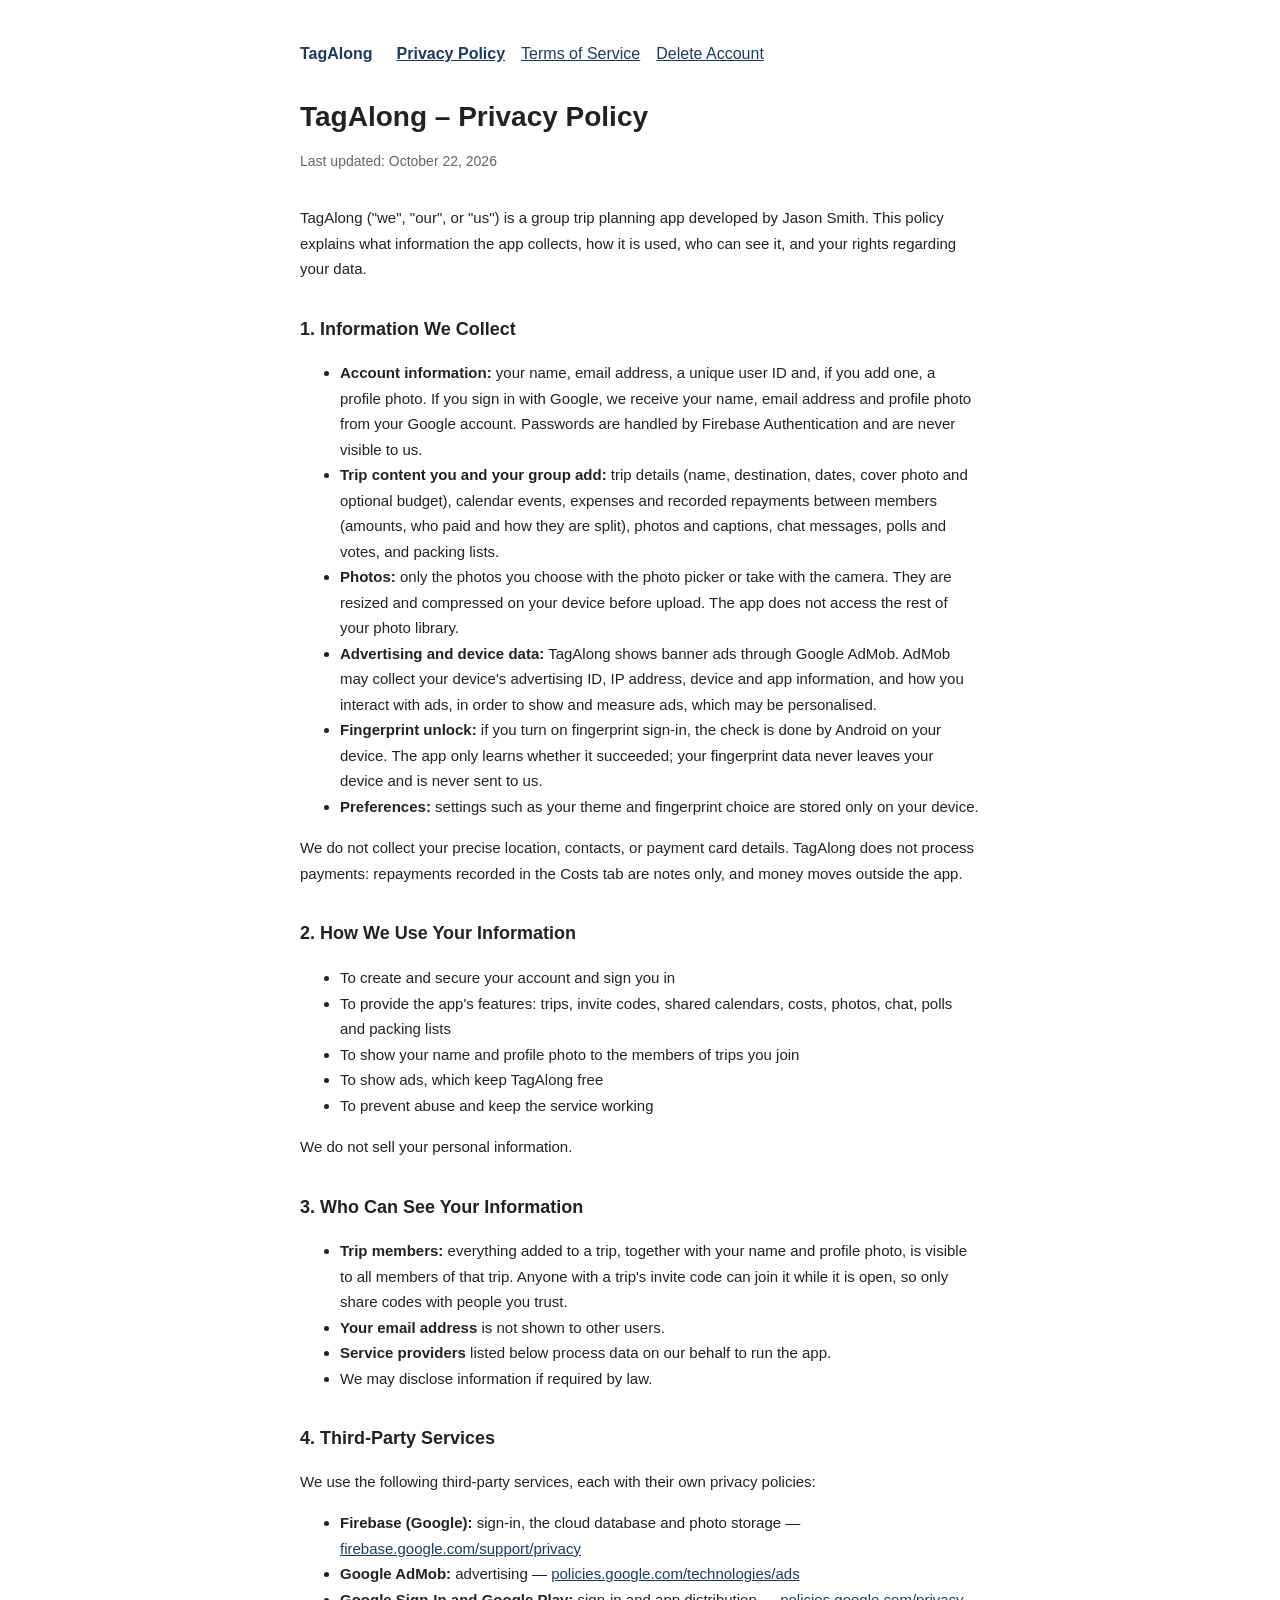
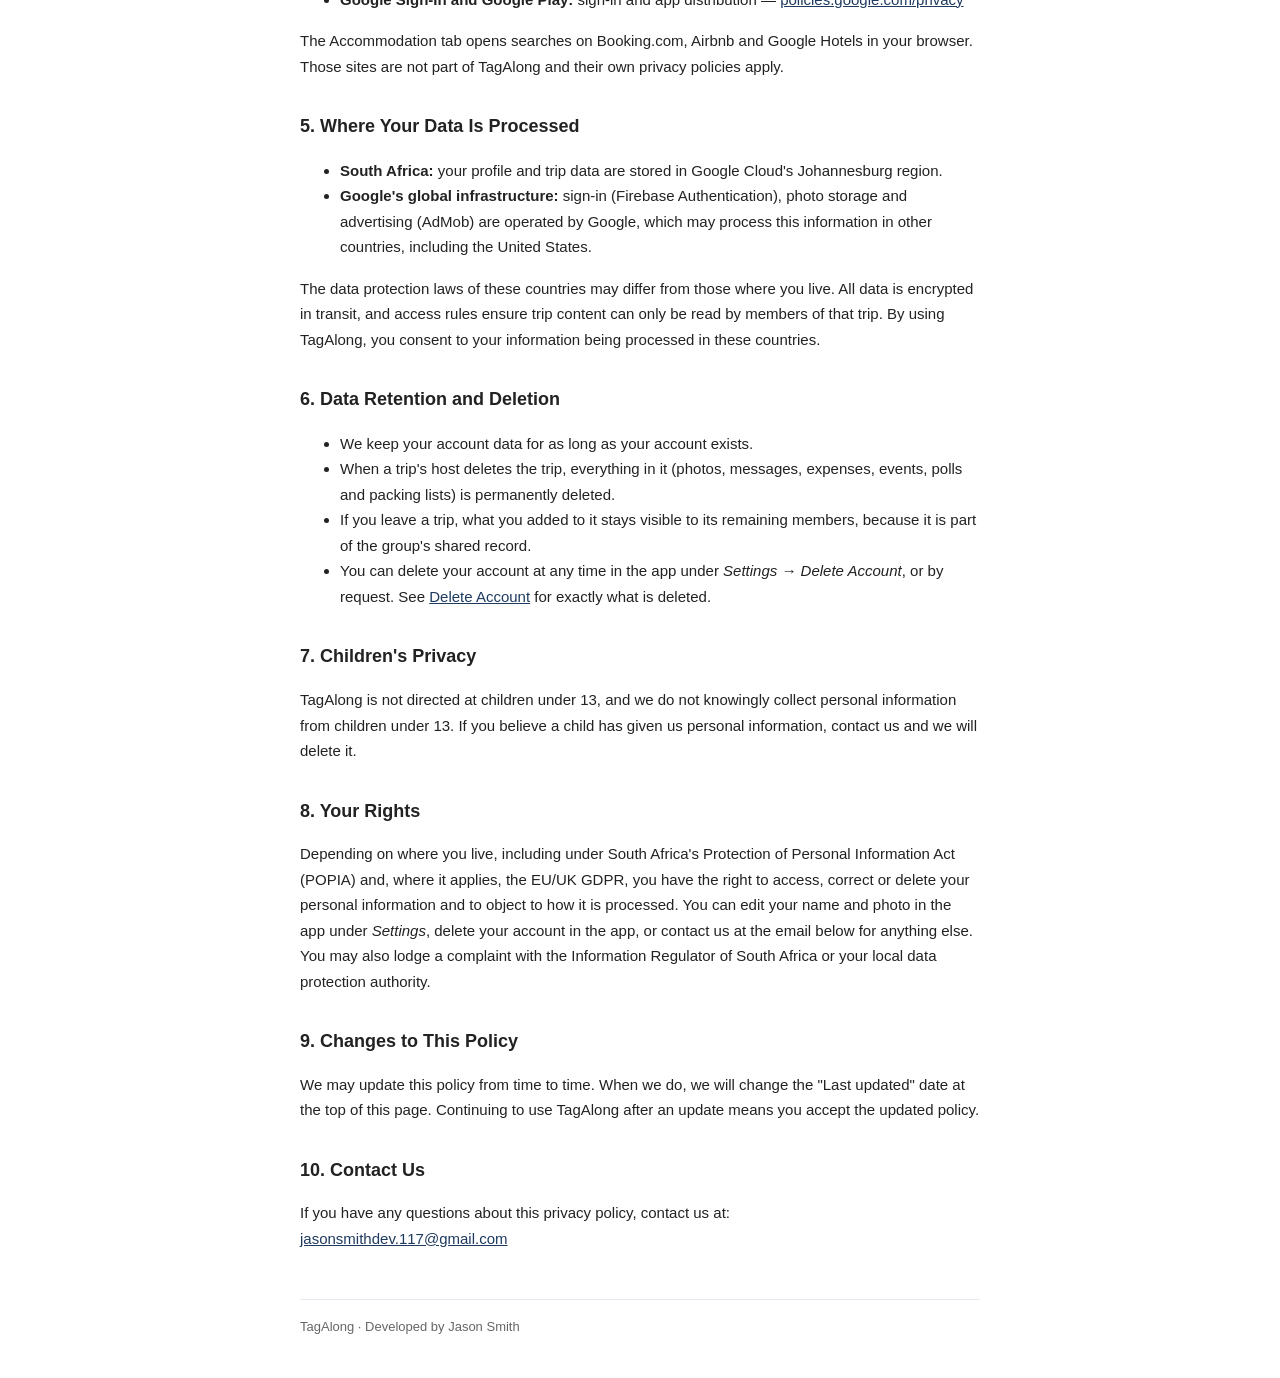
==== index.html @ 1405ff1a "Add TagAlong privacy policy, terms, account deletion and invite pages Co-Authored-By: Claude Opus 5." ====
<!DOCTYPE html>
<html lang="en">
<head>
  <meta charset="UTF-8" />
  <meta name="viewport" content="width=device-width, initial-scale=1.0" />
  <title>TagAlong – Privacy Policy</title>
  <link rel="stylesheet" href="style.css" />
</head>
<body>
  <nav>
    <a class="brand" href="index.html">TagAlong</a>
    <a href="index.html"><strong>Privacy Policy</strong></a>
    <a href="terms.html">Terms of Service</a>
    <a href="delete-account.html">Delete Account</a>
  </nav>

  <h1>TagAlong – Privacy Policy</h1>
  <p class="updated">Last updated: October 22, 2026</p>

  <p>TagAlong ("we", "our", or "us") is a group trip planning app developed by Jason Smith. This policy explains what information the app collects, how it is used, who can see it, and your rights regarding your data.</p>

  <h2>1. Information We Collect</h2>
  <ul>
    <li><strong>Account information:</strong> your name, email address, a unique user ID and, if you add one, a profile photo. If you sign in with Google, we receive your name, email address and profile photo from your Google account. Passwords are handled by Firebase Authentication and are never visible to us.</li>
    <li><strong>Trip content you and your group add:</strong> trip details (name, destination, dates, cover photo and optional budget), calendar events, expenses and recorded repayments between members (amounts, who paid and how they are split), photos and captions, chat messages, polls and votes, and packing lists.</li>
    <li><strong>Photos:</strong> only the photos you choose with the photo picker or take with the camera. They are resized and compressed on your device before upload. The app does not access the rest of your photo library.</li>
    <li><strong>Advertising and device data:</strong> TagAlong shows banner ads through Google AdMob. AdMob may collect your device's advertising ID, IP address, device and app information, and how you interact with ads, in order to show and measure ads, which may be personalised.</li>
    <li><strong>Fingerprint unlock:</strong> if you turn on fingerprint sign-in, the check is done by Android on your device. The app only learns whether it succeeded; your fingerprint data never leaves your device and is never sent to us.</li>
    <li><strong>Preferences:</strong> settings such as your theme and fingerprint choice are stored only on your device.</li>
  </ul>
  <p>We do not collect your precise location, contacts, or payment card details. TagAlong does not process payments: repayments recorded in the Costs tab are notes only, and money moves outside the app.</p>

  <h2>2. How We Use Your Information</h2>
  <ul>
    <li>To create and secure your account and sign you in</li>
    <li>To provide the app's features: trips, invite codes, shared calendars, costs, photos, chat, polls and packing lists</li>
    <li>To show your name and profile photo to the members of trips you join</li>
    <li>To show ads, which keep TagAlong free</li>
    <li>To prevent abuse and keep the service working</li>
  </ul>
  <p>We do not sell your personal information.</p>

  <h2>3. Who Can See Your Information</h2>
  <ul>
    <li><strong>Trip members:</strong> everything added to a trip, together with your name and profile photo, is visible to all members of that trip. Anyone with a trip's invite code can join it while it is open, so only share codes with people you trust.</li>
    <li><strong>Your email address</strong> is not shown to other users.</li>
    <li><strong>Service providers</strong> listed below process data on our behalf to run the app.</li>
    <li>We may disclose information if required by law.</li>
  </ul>

  <h2>4. Third-Party Services</h2>
  <p>We use the following third-party services, each with their own privacy policies:</p>
  <ul>
    <li><strong>Firebase (Google):</strong> sign-in, the cloud database and photo storage — <a href="https://firebase.google.com/support/privacy">firebase.google.com/support/privacy</a></li>
    <li><strong>Google AdMob:</strong> advertising — <a href="https://policies.google.com/technologies/ads">policies.google.com/technologies/ads</a></li>
    <li><strong>Google Sign-In and Google Play:</strong> sign-in and app distribution — <a href="https://policies.google.com/privacy">policies.google.com/privacy</a></li>
  </ul>
  <p>The Accommodation tab opens searches on Booking.com, Airbnb and Google Hotels in your browser. Those sites are not part of TagAlong and their own privacy policies apply.</p>

  <h2>5. Where Your Data Is Processed</h2>
  <ul>
    <li><strong>South Africa:</strong> your profile and trip data are stored in Google Cloud's Johannesburg region.</li>
    <li><strong>Google's global infrastructure:</strong> sign-in (Firebase Authentication), photo storage and advertising (AdMob) are operated by Google, which may process this information in other countries, including the United States.</li>
  </ul>
  <p>The data protection laws of these countries may differ from those where you live. All data is encrypted in transit, and access rules ensure trip content can only be read by members of that trip. By using TagAlong, you consent to your information being processed in these countries.</p>

  <h2>6. Data Retention and Deletion</h2>
  <ul>
    <li>We keep your account data for as long as your account exists.</li>
    <li>When a trip's host deletes the trip, everything in it (photos, messages, expenses, events, polls and packing lists) is permanently deleted.</li>
    <li>If you leave a trip, what you added to it stays visible to its remaining members, because it is part of the group's shared record.</li>
    <li>You can delete your account at any time in the app under <em>Settings → Delete Account</em>, or by request. See <a href="delete-account.html">Delete Account</a> for exactly what is deleted.</li>
  </ul>

  <h2>7. Children's Privacy</h2>
  <p>TagAlong is not directed at children under 13, and we do not knowingly collect personal information from children under 13. If you believe a child has given us personal information, contact us and we will delete it.</p>

  <h2>8. Your Rights</h2>
  <p>Depending on where you live, including under South Africa's Protection of Personal Information Act (POPIA) and, where it applies, the EU/UK GDPR, you have the right to access, correct or delete your personal information and to object to how it is processed. You can edit your name and photo in the app under <em>Settings</em>, delete your account in the app, or contact us at the email below for anything else. You may also lodge a complaint with the Information Regulator of South Africa or your local data protection authority.</p>

  <h2>9. Changes to This Policy</h2>
  <p>We may update this policy from time to time. When we do, we will change the "Last updated" date at the top of this page. Continuing to use TagAlong after an update means you accept the updated policy.</p>

  <h2>10. Contact Us</h2>
  <p>If you have any questions about this privacy policy, contact us at:<br />
  <a href="mailto:jasonsmithdev.117@gmail.com">jasonsmithdev.117@gmail.com</a></p>

  <footer>TagAlong · Developed by Jason Smith</footer>
</body>
</html>
---- style.css ----
:root {
  --navy: #1E3A5F;
  --accent: #F4A261;
  --text: #222;
  --muted: #666;
  --bg: #fff;
  --card: #f5f7fa;
  --border: #e3e8ef;
  --link: #1E3A5F;
}

@media (prefers-color-scheme: dark) {
  :root {
    --text: #e8ecf1;
    --muted: #9aa5b4;
    --bg: #0f1724;
    --card: #182335;
    --border: #26344a;
    --link: #F4A261;
  }
}

* { box-sizing: border-box; }

body {
  font-family: -apple-system, BlinkMacSystemFont, 'Segoe UI', Roboto, sans-serif;
  max-width: 720px;
  margin: 40px auto;
  padding: 0 20px;
  color: var(--text);
  background: var(--bg);
  line-height: 1.7;
}

h1 { font-size: 28px; margin-bottom: 4px; line-height: 1.3; }
h2 { font-size: 18px; margin-top: 32px; }
p, li { font-size: 15px; }
a { color: var(--link); }

nav { margin-bottom: 32px; display: flex; flex-wrap: wrap; gap: 8px 16px; align-items: center; }
nav .brand { font-weight: 800; color: var(--navy); text-decoration: none; margin-right: 8px; }
@media (prefers-color-scheme: dark) { nav .brand { color: var(--accent); } }

.updated { color: var(--muted); font-size: 14px; margin-bottom: 32px; }

.note {
  background: var(--card);
  border-left: 4px solid var(--accent);
  padding: 14px 18px;
  border-radius: 6px;
  margin: 24px 0;
}
.note p { margin: 0; }

footer { margin-top: 48px; padding-top: 16px; border-top: 1px solid var(--border); color: var(--muted); font-size: 13px; }

/* Invite page */
.invite { text-align: center; padding: 24px 0; }
.code {
  display: inline-block;
  font-size: 36px;
  font-weight: 800;
  letter-spacing: 10px;
  padding: 12px 20px 12px 30px;
  margin: 16px 0;
  border: 2px dashed var(--accent);
  border-radius: 12px;
  background: var(--card);
}
.buttons { display: flex; flex-direction: column; gap: 12px; max-width: 320px; margin: 16px auto; }
.btn {
  display: block;
  padding: 14px 20px;
  border-radius: 10px;
  font-weight: 700;
  font-size: 16px;
  text-decoration: none;
  border: 0;
  cursor: pointer;
  font-family: inherit;
}
.btn-primary { background: var(--navy); color: #fff; }
.btn-secondary { background: var(--card); color: var(--text); border: 1px solid var(--border); }
@media (prefers-color-scheme: dark) { .btn-primary { background: var(--accent); color: #1E3A5F; } }
.hint { color: var(--muted); font-size: 14px; }
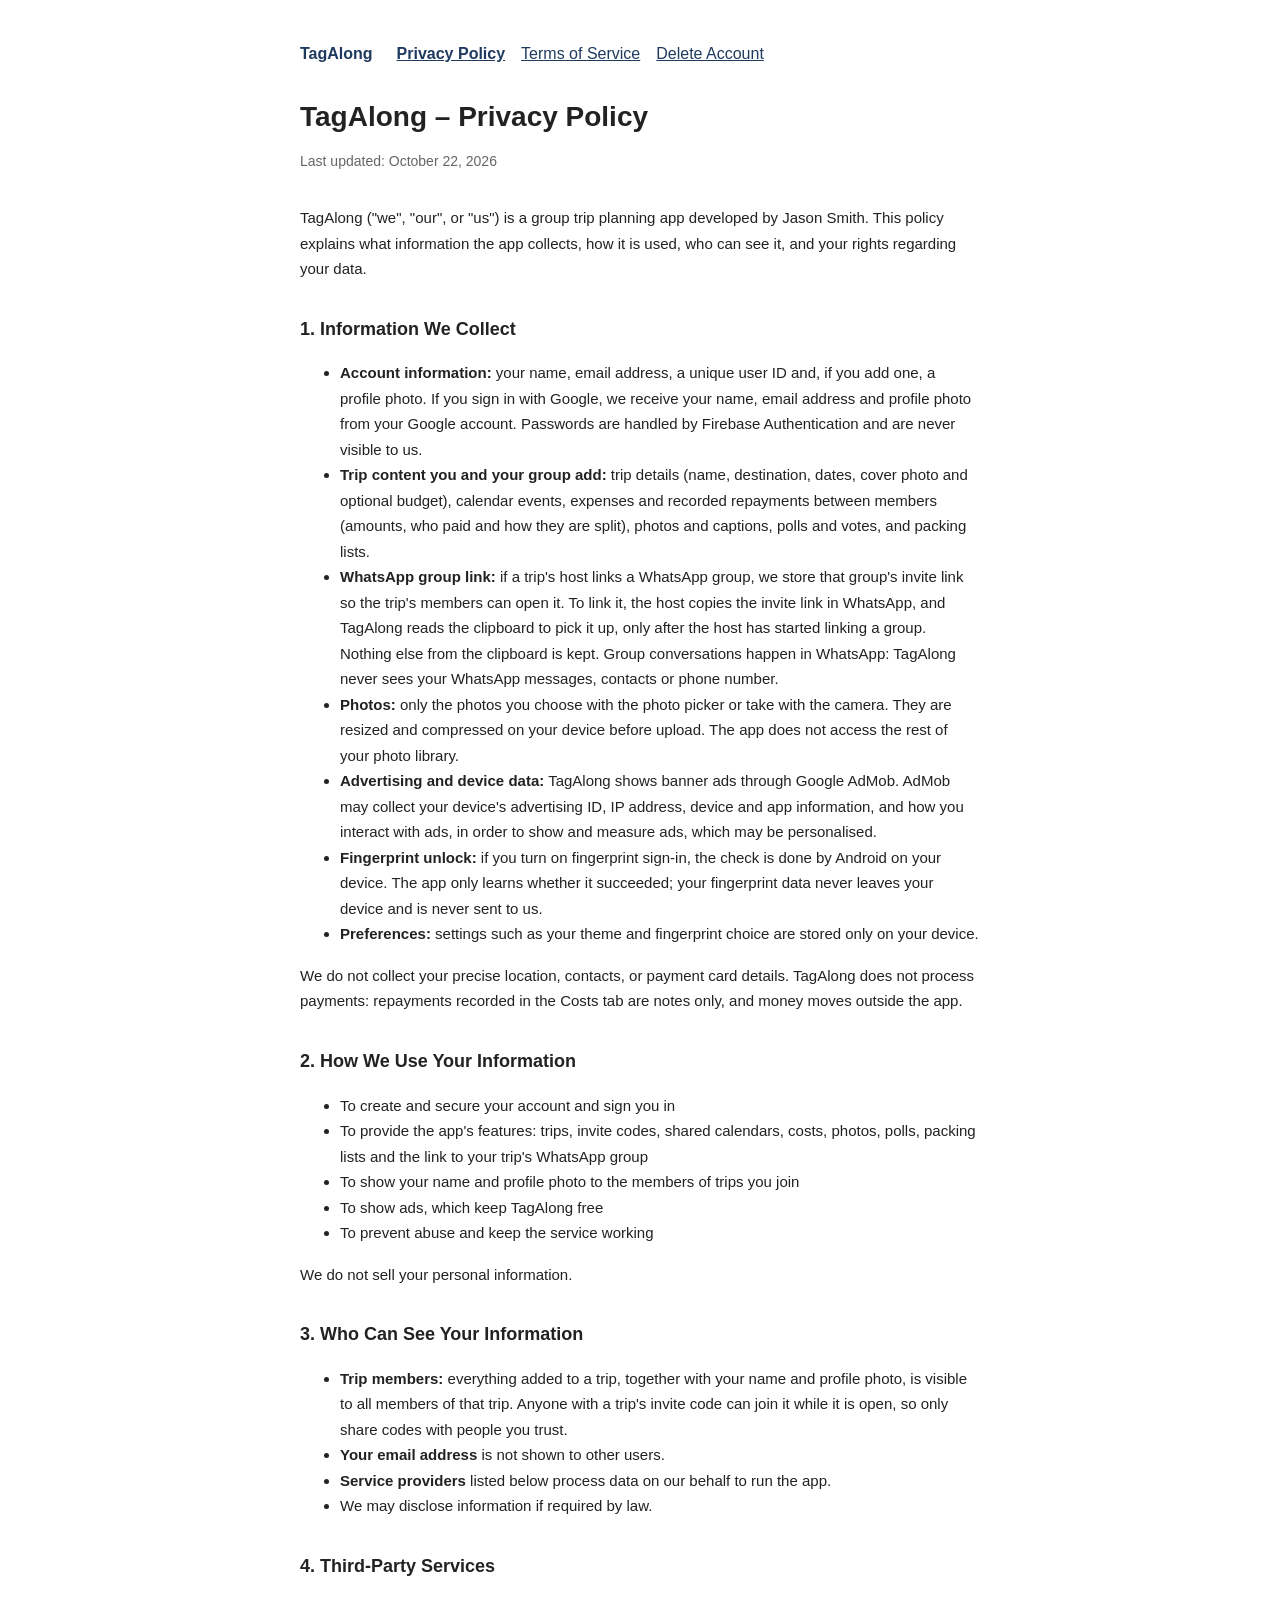
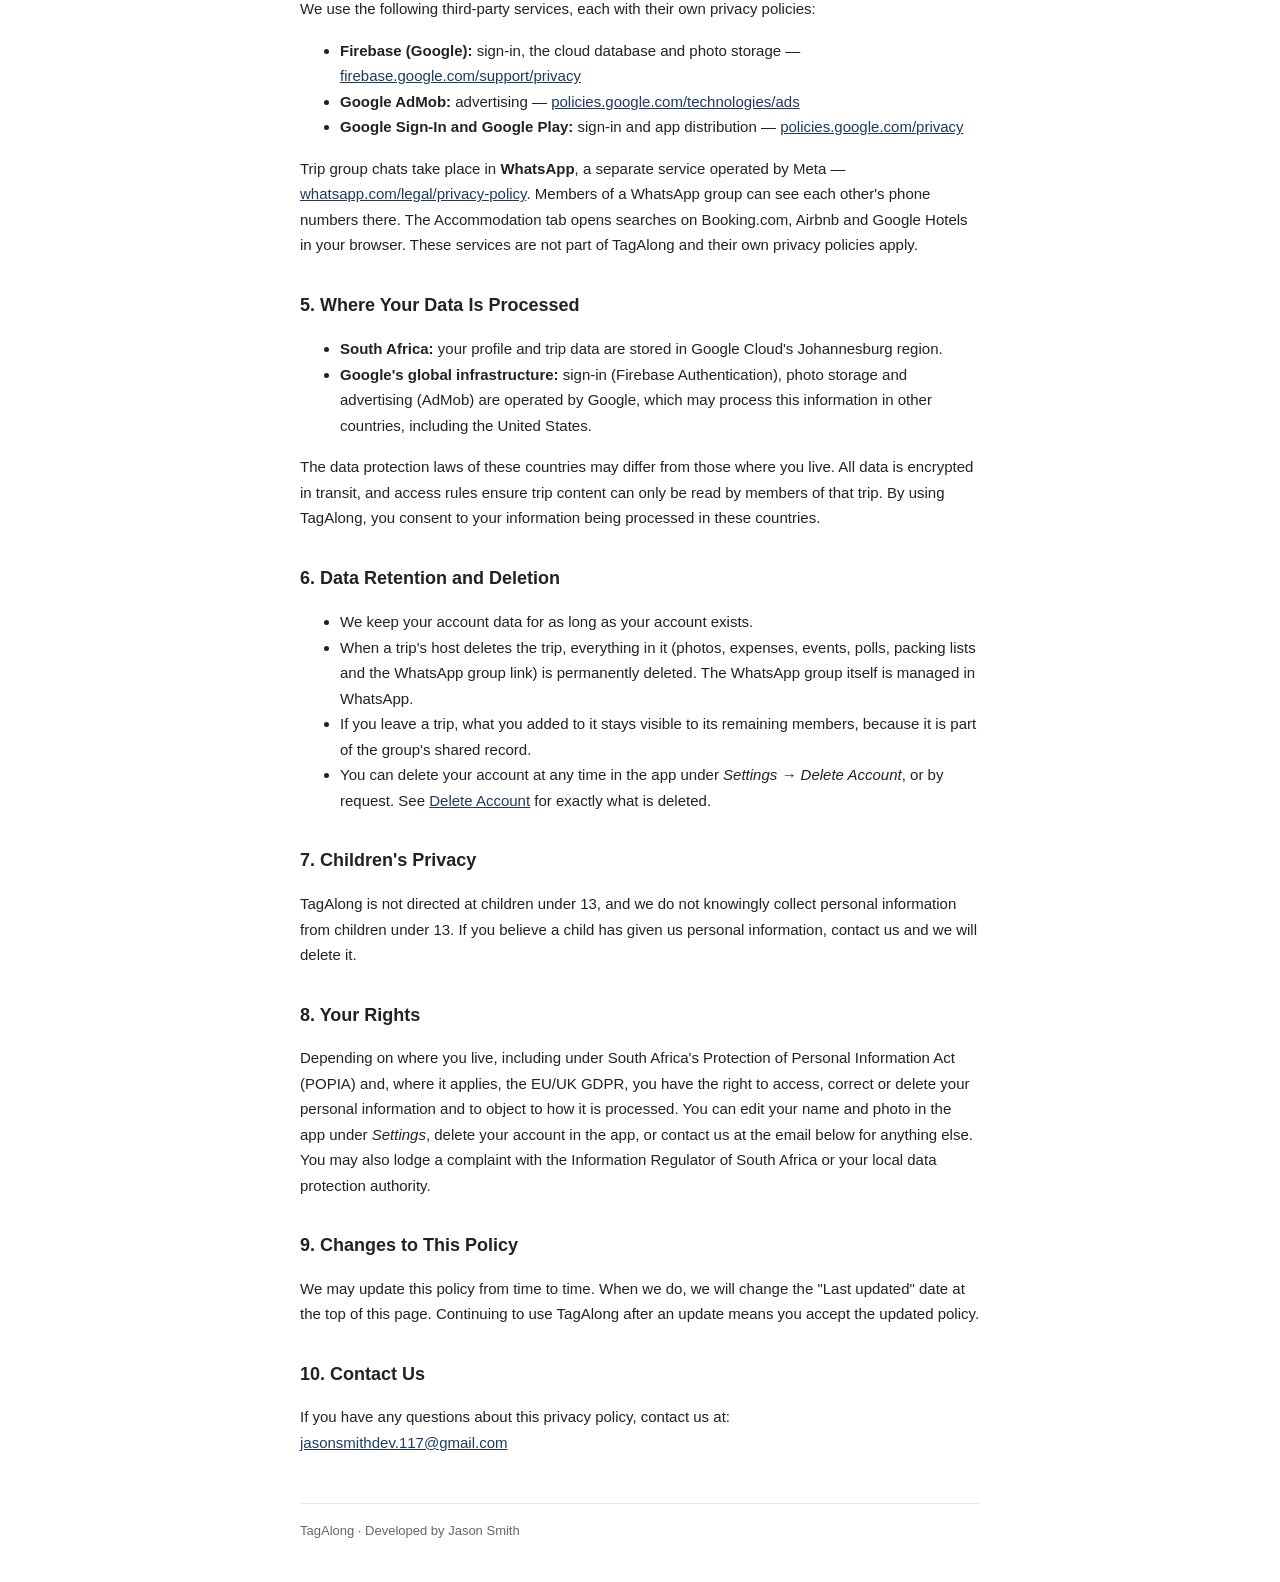
==== commit 64e9896a: "Describe the WhatsApp group link in place of the in-app chat Co-Authored-By: Claude Opus 5.5 <norepl" ====
--- a/index.html
+++ b/index.html
@@ -22,7 +22,8 @@
   <h2>1. Information We Collect</h2>
   <ul>
     <li><strong>Account information:</strong> your name, email address, a unique user ID and, if you add one, a profile photo. If you sign in with Google, we receive your name, email address and profile photo from your Google account. Passwords are handled by Firebase Authentication and are never visible to us.</li>
-    <li><strong>Trip content you and your group add:</strong> trip details (name, destination, dates, cover photo and optional budget), calendar events, expenses and recorded repayments between members (amounts, who paid and how they are split), photos and captions, chat messages, polls and votes, and packing lists.</li>
+    <li><strong>Trip content you and your group add:</strong> trip details (name, destination, dates, cover photo and optional budget), calendar events, expenses and recorded repayments between members (amounts, who paid and how they are split), photos and captions, polls and votes, and packing lists.</li>
+    <li><strong>WhatsApp group link:</strong> if a trip's host links a WhatsApp group, we store that group's invite link so the trip's members can open it. To link it, the host copies the invite link in WhatsApp, and TagAlong reads the clipboard to pick it up, only after the host has started linking a group. Nothing else from the clipboard is kept. Group conversations happen in WhatsApp: TagAlong never sees your WhatsApp messages, contacts or phone number.</li>
     <li><strong>Photos:</strong> only the photos you choose with the photo picker or take with the camera. They are resized and compressed on your device before upload. The app does not access the rest of your photo library.</li>
     <li><strong>Advertising and device data:</strong> TagAlong shows banner ads through Google AdMob. AdMob may collect your device's advertising ID, IP address, device and app information, and how you interact with ads, in order to show and measure ads, which may be personalised.</li>
     <li><strong>Fingerprint unlock:</strong> if you turn on fingerprint sign-in, the check is done by Android on your device. The app only learns whether it succeeded; your fingerprint data never leaves your device and is never sent to us.</li>
@@ -33,7 +34,7 @@
   <h2>2. How We Use Your Information</h2>
   <ul>
     <li>To create and secure your account and sign you in</li>
-    <li>To provide the app's features: trips, invite codes, shared calendars, costs, photos, chat, polls and packing lists</li>
+    <li>To provide the app's features: trips, invite codes, shared calendars, costs, photos, polls, packing lists and the link to your trip's WhatsApp group</li>
     <li>To show your name and profile photo to the members of trips you join</li>
     <li>To show ads, which keep TagAlong free</li>
     <li>To prevent abuse and keep the service working</li>
@@ -55,7 +56,7 @@
     <li><strong>Google AdMob:</strong> advertising — <a href="https://policies.google.com/technologies/ads">policies.google.com/technologies/ads</a></li>
     <li><strong>Google Sign-In and Google Play:</strong> sign-in and app distribution — <a href="https://policies.google.com/privacy">policies.google.com/privacy</a></li>
   </ul>
-  <p>The Accommodation tab opens searches on Booking.com, Airbnb and Google Hotels in your browser. Those sites are not part of TagAlong and their own privacy policies apply.</p>
+  <p>Trip group chats take place in <strong>WhatsApp</strong>, a separate service operated by Meta — <a href="https://www.whatsapp.com/legal/privacy-policy">whatsapp.com/legal/privacy-policy</a>. Members of a WhatsApp group can see each other's phone numbers there. The Accommodation tab opens searches on Booking.com, Airbnb and Google Hotels in your browser. These services are not part of TagAlong and their own privacy policies apply.</p>
 
   <h2>5. Where Your Data Is Processed</h2>
   <ul>
@@ -67,7 +68,7 @@
   <h2>6. Data Retention and Deletion</h2>
   <ul>
     <li>We keep your account data for as long as your account exists.</li>
-    <li>When a trip's host deletes the trip, everything in it (photos, messages, expenses, events, polls and packing lists) is permanently deleted.</li>
+    <li>When a trip's host deletes the trip, everything in it (photos, expenses, events, polls, packing lists and the WhatsApp group link) is permanently deleted. The WhatsApp group itself is managed in WhatsApp.</li>
     <li>If you leave a trip, what you added to it stays visible to its remaining members, because it is part of the group's shared record.</li>
     <li>You can delete your account at any time in the app under <em>Settings → Delete Account</em>, or by request. See <a href="delete-account.html">Delete Account</a> for exactly what is deleted.</li>
   </ul>
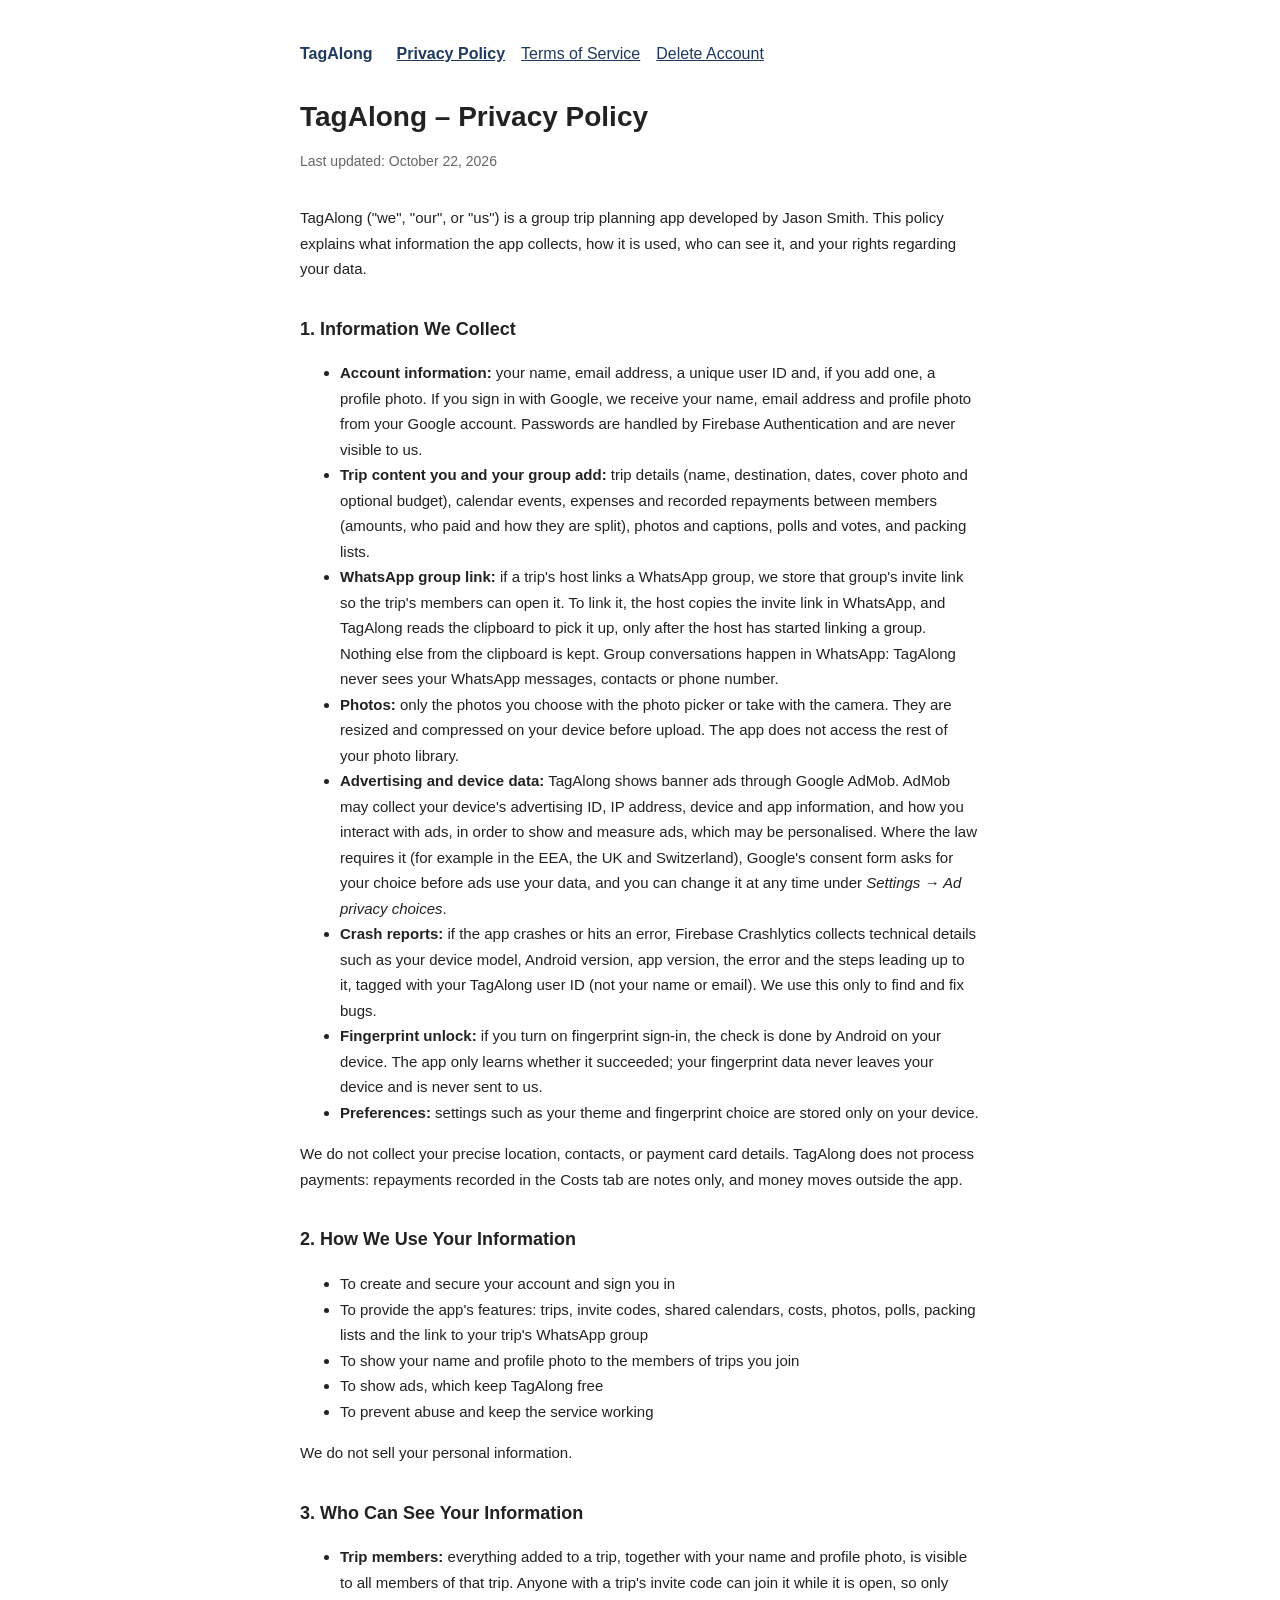
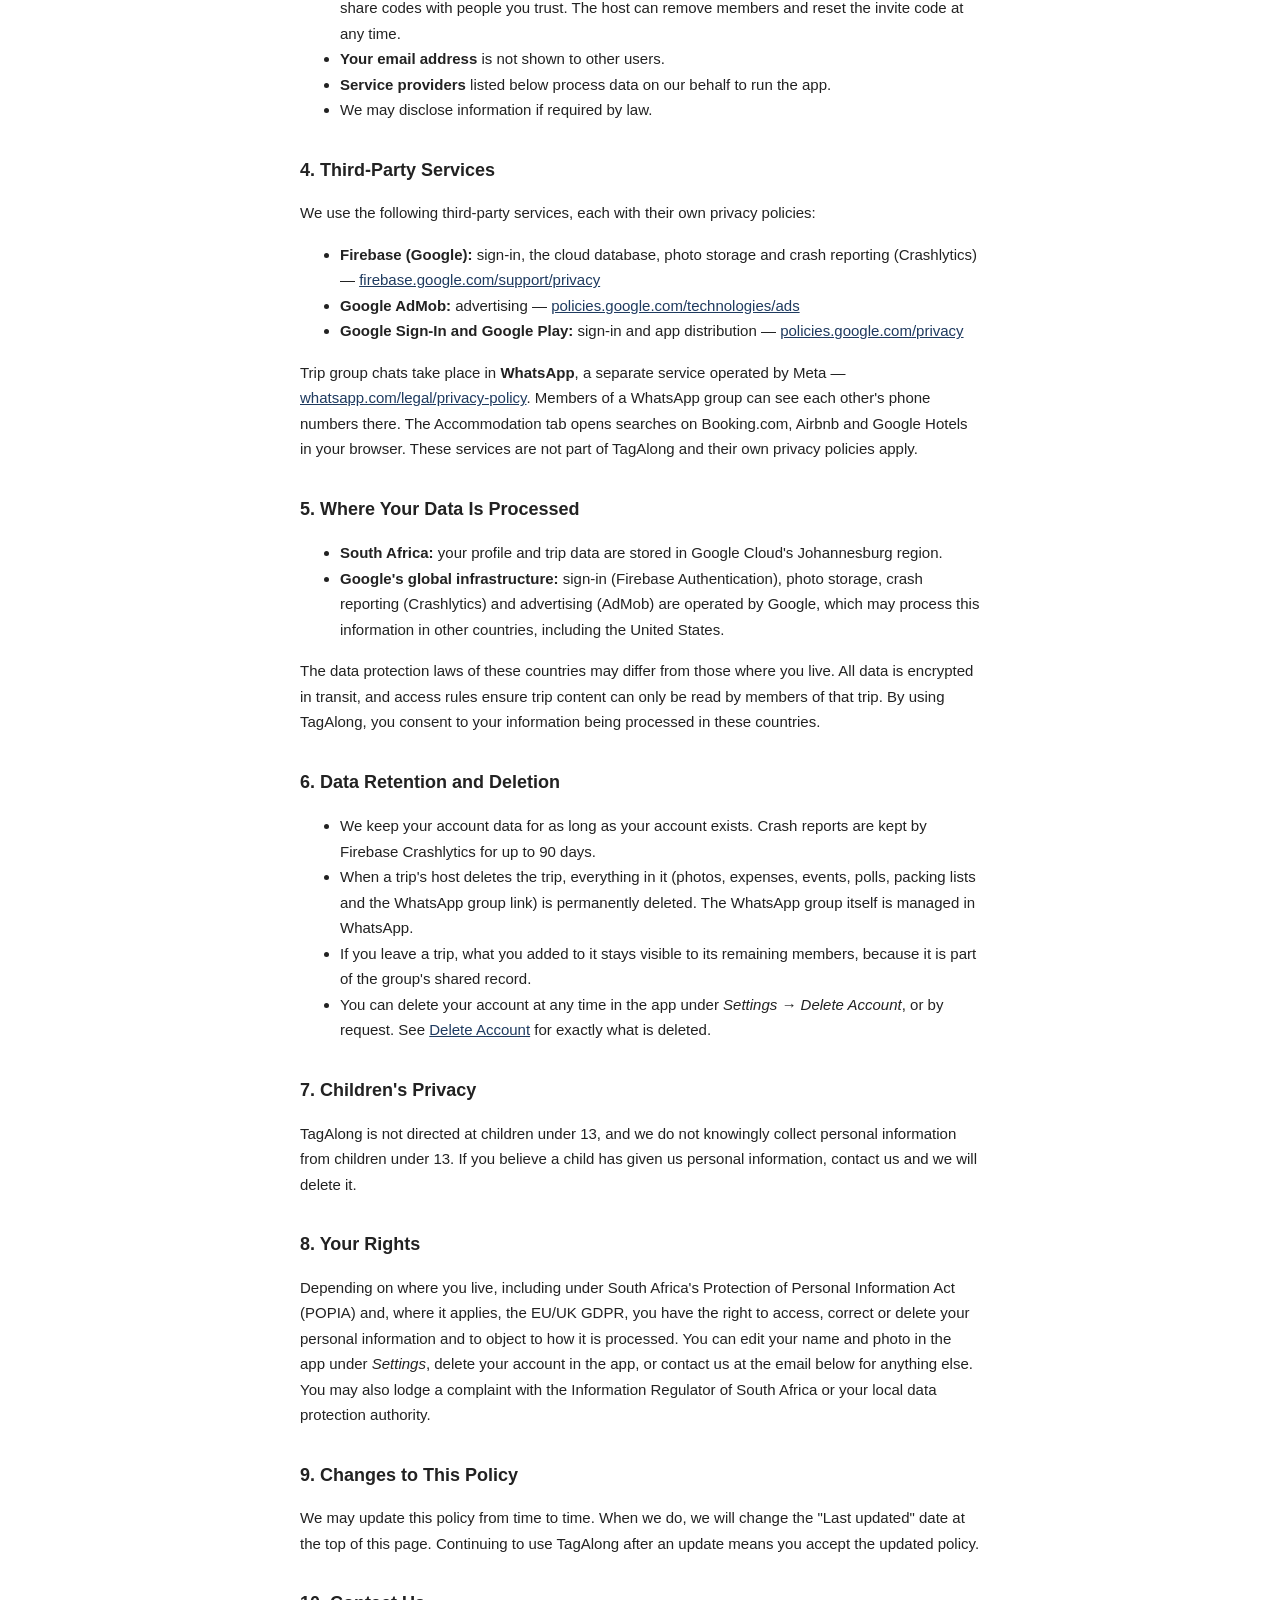
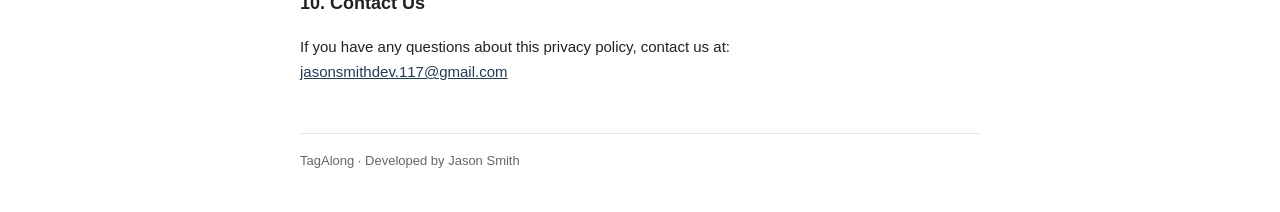
==== commit cc032bf8: "Cover crash reports, ad consent choices and host controls Co-Authored-By: Claude Opus 5.5 <noreply@a" ====
--- a/index.html
+++ b/index.html
@@ -25,7 +25,8 @@
     <li><strong>Trip content you and your group add:</strong> trip details (name, destination, dates, cover photo and optional budget), calendar events, expenses and recorded repayments between members (amounts, who paid and how they are split), photos and captions, polls and votes, and packing lists.</li>
     <li><strong>WhatsApp group link:</strong> if a trip's host links a WhatsApp group, we store that group's invite link so the trip's members can open it. To link it, the host copies the invite link in WhatsApp, and TagAlong reads the clipboard to pick it up, only after the host has started linking a group. Nothing else from the clipboard is kept. Group conversations happen in WhatsApp: TagAlong never sees your WhatsApp messages, contacts or phone number.</li>
     <li><strong>Photos:</strong> only the photos you choose with the photo picker or take with the camera. They are resized and compressed on your device before upload. The app does not access the rest of your photo library.</li>
-    <li><strong>Advertising and device data:</strong> TagAlong shows banner ads through Google AdMob. AdMob may collect your device's advertising ID, IP address, device and app information, and how you interact with ads, in order to show and measure ads, which may be personalised.</li>
+    <li><strong>Advertising and device data:</strong> TagAlong shows banner ads through Google AdMob. AdMob may collect your device's advertising ID, IP address, device and app information, and how you interact with ads, in order to show and measure ads, which may be personalised. Where the law requires it (for example in the EEA, the UK and Switzerland), Google's consent form asks for your choice before ads use your data, and you can change it at any time under <em>Settings → Ad privacy choices</em>.</li>
+    <li><strong>Crash reports:</strong> if the app crashes or hits an error, Firebase Crashlytics collects technical details such as your device model, Android version, app version, the error and the steps leading up to it, tagged with your TagAlong user ID (not your name or email). We use this only to find and fix bugs.</li>
     <li><strong>Fingerprint unlock:</strong> if you turn on fingerprint sign-in, the check is done by Android on your device. The app only learns whether it succeeded; your fingerprint data never leaves your device and is never sent to us.</li>
     <li><strong>Preferences:</strong> settings such as your theme and fingerprint choice are stored only on your device.</li>
   </ul>
@@ -43,7 +44,7 @@
 
   <h2>3. Who Can See Your Information</h2>
   <ul>
-    <li><strong>Trip members:</strong> everything added to a trip, together with your name and profile photo, is visible to all members of that trip. Anyone with a trip's invite code can join it while it is open, so only share codes with people you trust.</li>
+    <li><strong>Trip members:</strong> everything added to a trip, together with your name and profile photo, is visible to all members of that trip. Anyone with a trip's invite code can join it while it is open, so only share codes with people you trust. The host can remove members and reset the invite code at any time.</li>
     <li><strong>Your email address</strong> is not shown to other users.</li>
     <li><strong>Service providers</strong> listed below process data on our behalf to run the app.</li>
     <li>We may disclose information if required by law.</li>
@@ -52,7 +53,7 @@
   <h2>4. Third-Party Services</h2>
   <p>We use the following third-party services, each with their own privacy policies:</p>
   <ul>
-    <li><strong>Firebase (Google):</strong> sign-in, the cloud database and photo storage — <a href="https://firebase.google.com/support/privacy">firebase.google.com/support/privacy</a></li>
+    <li><strong>Firebase (Google):</strong> sign-in, the cloud database, photo storage and crash reporting (Crashlytics) — <a href="https://firebase.google.com/support/privacy">firebase.google.com/support/privacy</a></li>
     <li><strong>Google AdMob:</strong> advertising — <a href="https://policies.google.com/technologies/ads">policies.google.com/technologies/ads</a></li>
     <li><strong>Google Sign-In and Google Play:</strong> sign-in and app distribution — <a href="https://policies.google.com/privacy">policies.google.com/privacy</a></li>
   </ul>
@@ -61,13 +62,13 @@
   <h2>5. Where Your Data Is Processed</h2>
   <ul>
     <li><strong>South Africa:</strong> your profile and trip data are stored in Google Cloud's Johannesburg region.</li>
-    <li><strong>Google's global infrastructure:</strong> sign-in (Firebase Authentication), photo storage and advertising (AdMob) are operated by Google, which may process this information in other countries, including the United States.</li>
+    <li><strong>Google's global infrastructure:</strong> sign-in (Firebase Authentication), photo storage, crash reporting (Crashlytics) and advertising (AdMob) are operated by Google, which may process this information in other countries, including the United States.</li>
   </ul>
   <p>The data protection laws of these countries may differ from those where you live. All data is encrypted in transit, and access rules ensure trip content can only be read by members of that trip. By using TagAlong, you consent to your information being processed in these countries.</p>
 
   <h2>6. Data Retention and Deletion</h2>
   <ul>
-    <li>We keep your account data for as long as your account exists.</li>
+    <li>We keep your account data for as long as your account exists. Crash reports are kept by Firebase Crashlytics for up to 90 days.</li>
     <li>When a trip's host deletes the trip, everything in it (photos, expenses, events, polls, packing lists and the WhatsApp group link) is permanently deleted. The WhatsApp group itself is managed in WhatsApp.</li>
     <li>If you leave a trip, what you added to it stays visible to its remaining members, because it is part of the group's shared record.</li>
     <li>You can delete your account at any time in the app under <em>Settings → Delete Account</em>, or by request. See <a href="delete-account.html">Delete Account</a> for exactly what is deleted.</li>
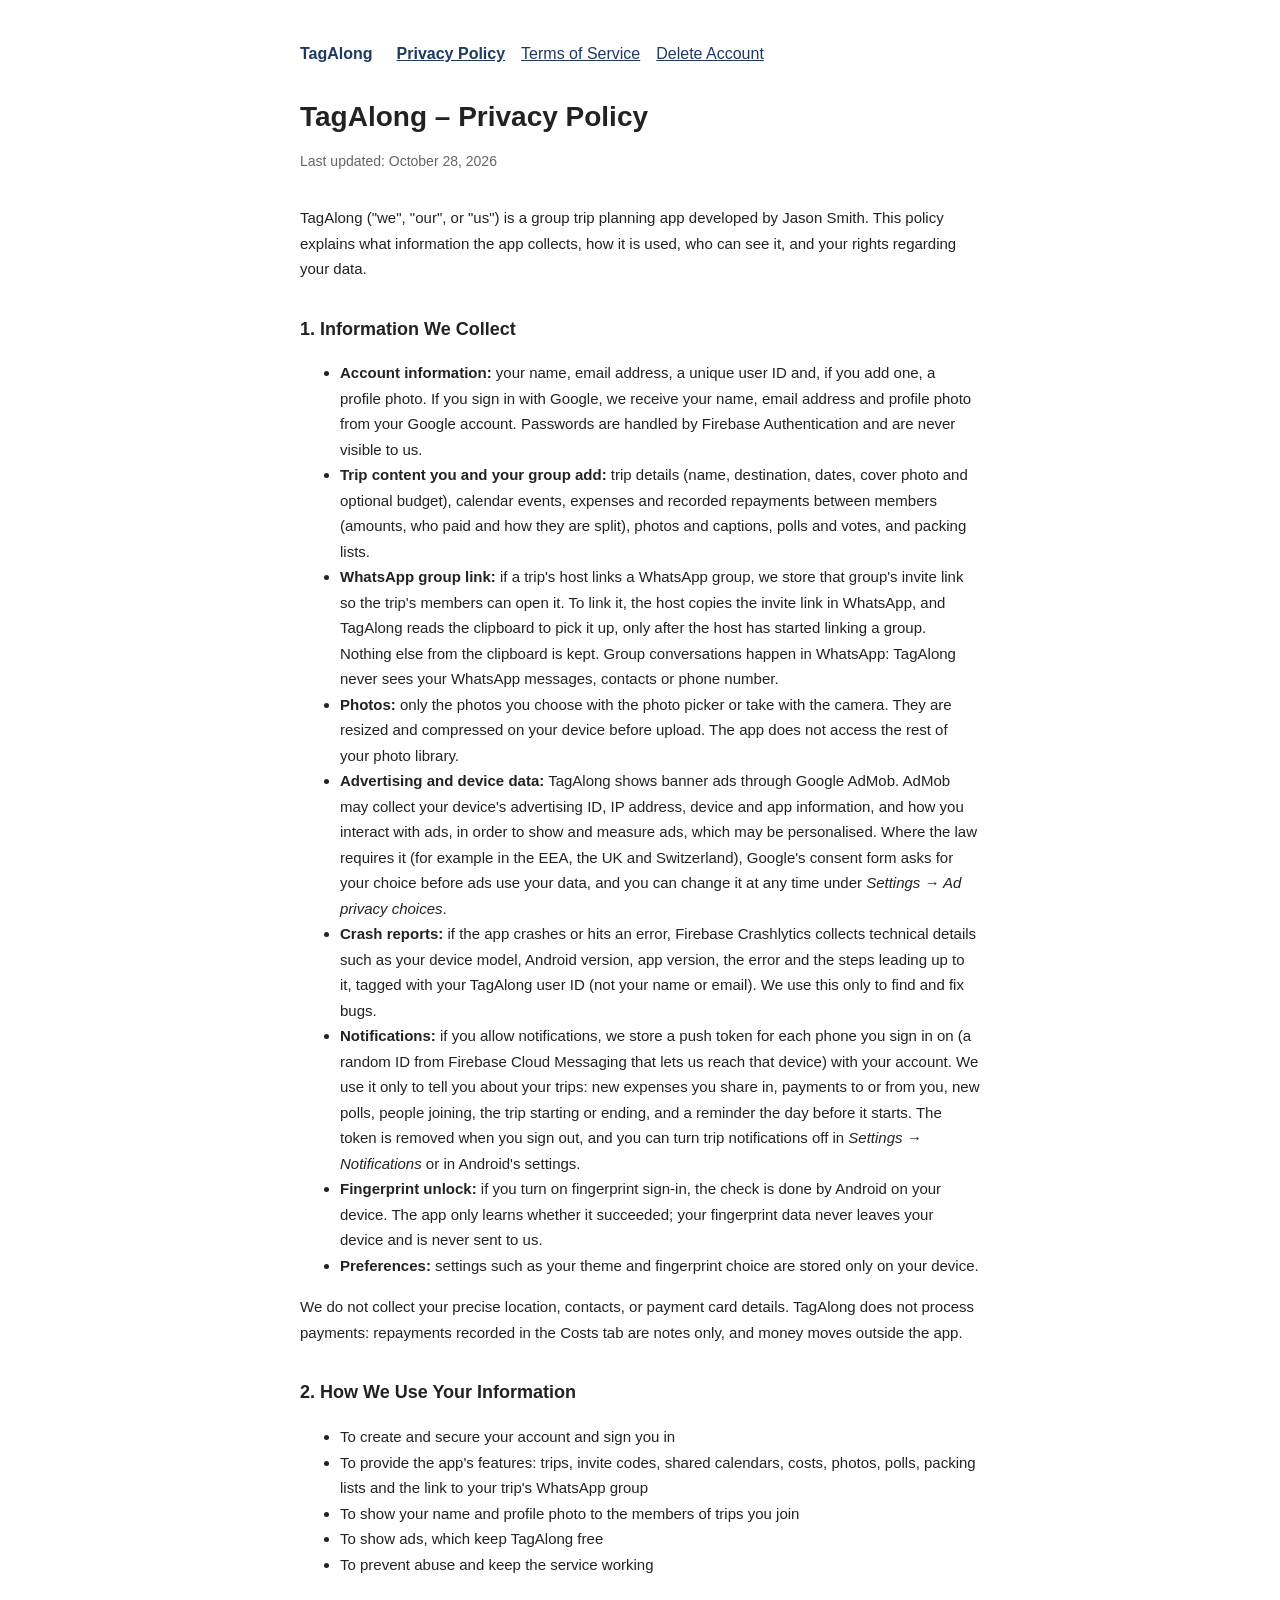
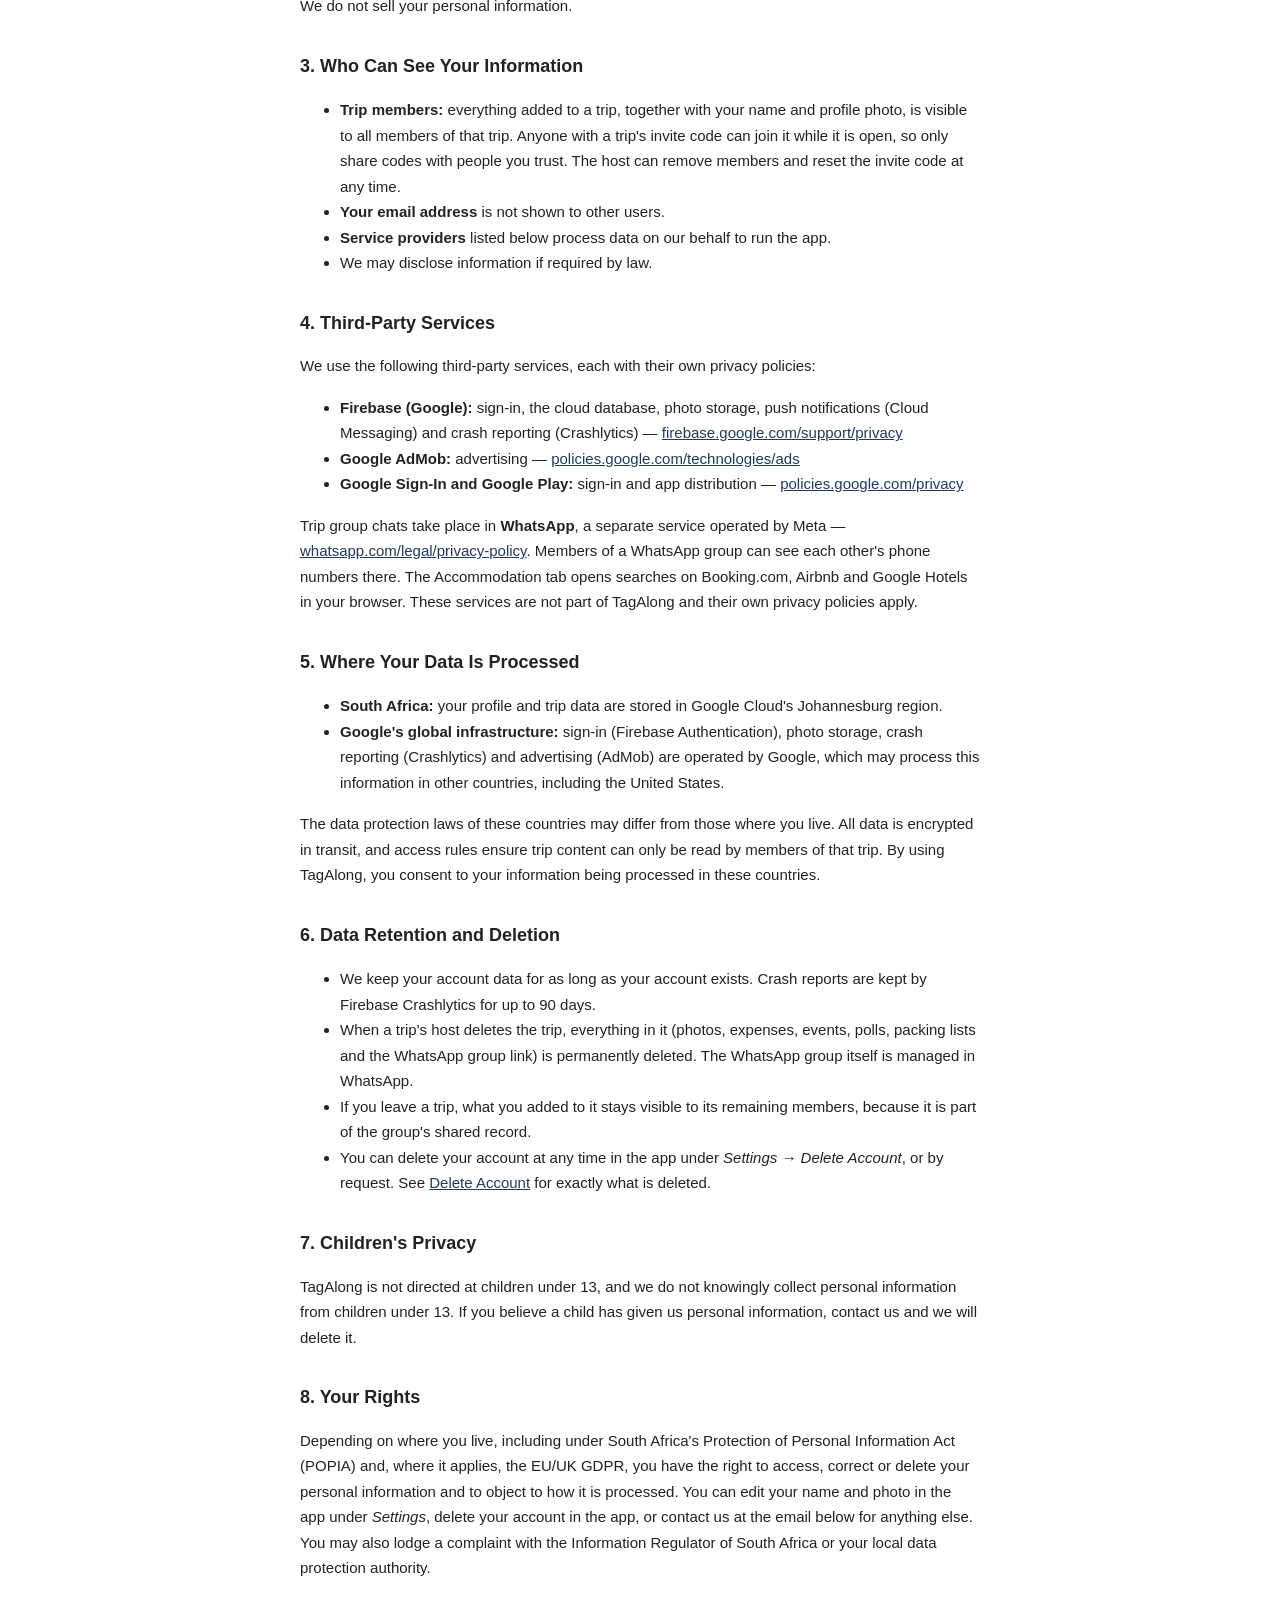
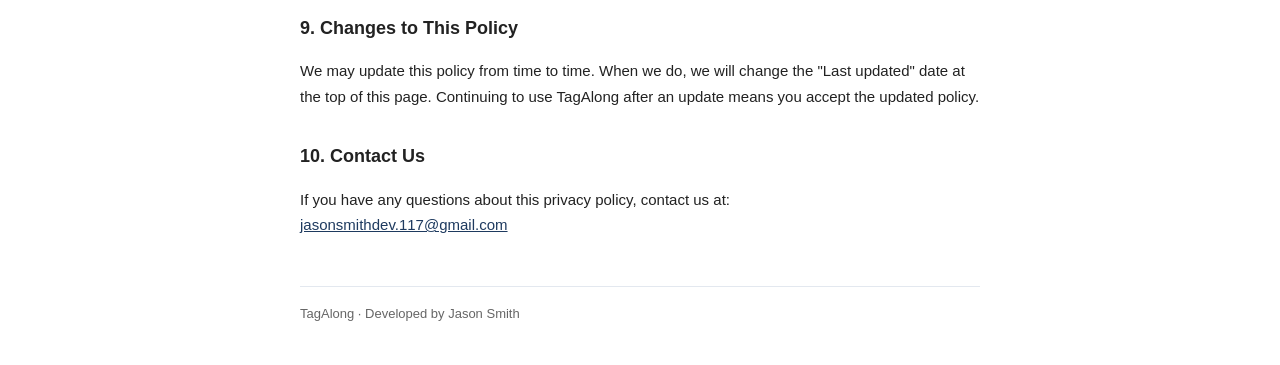
==== commit 3eeefeeb: "Cover push notifications in the privacy policy Explain the push token stored per signed-in device, w" ====
--- a/index.html
+++ b/index.html
@@ -15,7 +15,7 @@
   </nav>
 
   <h1>TagAlong – Privacy Policy</h1>
-  <p class="updated">Last updated: October 22, 2026</p>
+  <p class="updated">Last updated: October 28, 2026</p>
 
   <p>TagAlong ("we", "our", or "us") is a group trip planning app developed by Jason Smith. This policy explains what information the app collects, how it is used, who can see it, and your rights regarding your data.</p>
 
@@ -27,6 +27,7 @@
     <li><strong>Photos:</strong> only the photos you choose with the photo picker or take with the camera. They are resized and compressed on your device before upload. The app does not access the rest of your photo library.</li>
     <li><strong>Advertising and device data:</strong> TagAlong shows banner ads through Google AdMob. AdMob may collect your device's advertising ID, IP address, device and app information, and how you interact with ads, in order to show and measure ads, which may be personalised. Where the law requires it (for example in the EEA, the UK and Switzerland), Google's consent form asks for your choice before ads use your data, and you can change it at any time under <em>Settings → Ad privacy choices</em>.</li>
     <li><strong>Crash reports:</strong> if the app crashes or hits an error, Firebase Crashlytics collects technical details such as your device model, Android version, app version, the error and the steps leading up to it, tagged with your TagAlong user ID (not your name or email). We use this only to find and fix bugs.</li>
+    <li><strong>Notifications:</strong> if you allow notifications, we store a push token for each phone you sign in on (a random ID from Firebase Cloud Messaging that lets us reach that device) with your account. We use it only to tell you about your trips: new expenses you share in, payments to or from you, new polls, people joining, the trip starting or ending, and a reminder the day before it starts. The token is removed when you sign out, and you can turn trip notifications off in <em>Settings → Notifications</em> or in Android's settings.</li>
     <li><strong>Fingerprint unlock:</strong> if you turn on fingerprint sign-in, the check is done by Android on your device. The app only learns whether it succeeded; your fingerprint data never leaves your device and is never sent to us.</li>
     <li><strong>Preferences:</strong> settings such as your theme and fingerprint choice are stored only on your device.</li>
   </ul>
@@ -53,7 +54,7 @@
   <h2>4. Third-Party Services</h2>
   <p>We use the following third-party services, each with their own privacy policies:</p>
   <ul>
-    <li><strong>Firebase (Google):</strong> sign-in, the cloud database, photo storage and crash reporting (Crashlytics) — <a href="https://firebase.google.com/support/privacy">firebase.google.com/support/privacy</a></li>
+    <li><strong>Firebase (Google):</strong> sign-in, the cloud database, photo storage, push notifications (Cloud Messaging) and crash reporting (Crashlytics) — <a href="https://firebase.google.com/support/privacy">firebase.google.com/support/privacy</a></li>
     <li><strong>Google AdMob:</strong> advertising — <a href="https://policies.google.com/technologies/ads">policies.google.com/technologies/ads</a></li>
     <li><strong>Google Sign-In and Google Play:</strong> sign-in and app distribution — <a href="https://policies.google.com/privacy">policies.google.com/privacy</a></li>
   </ul>
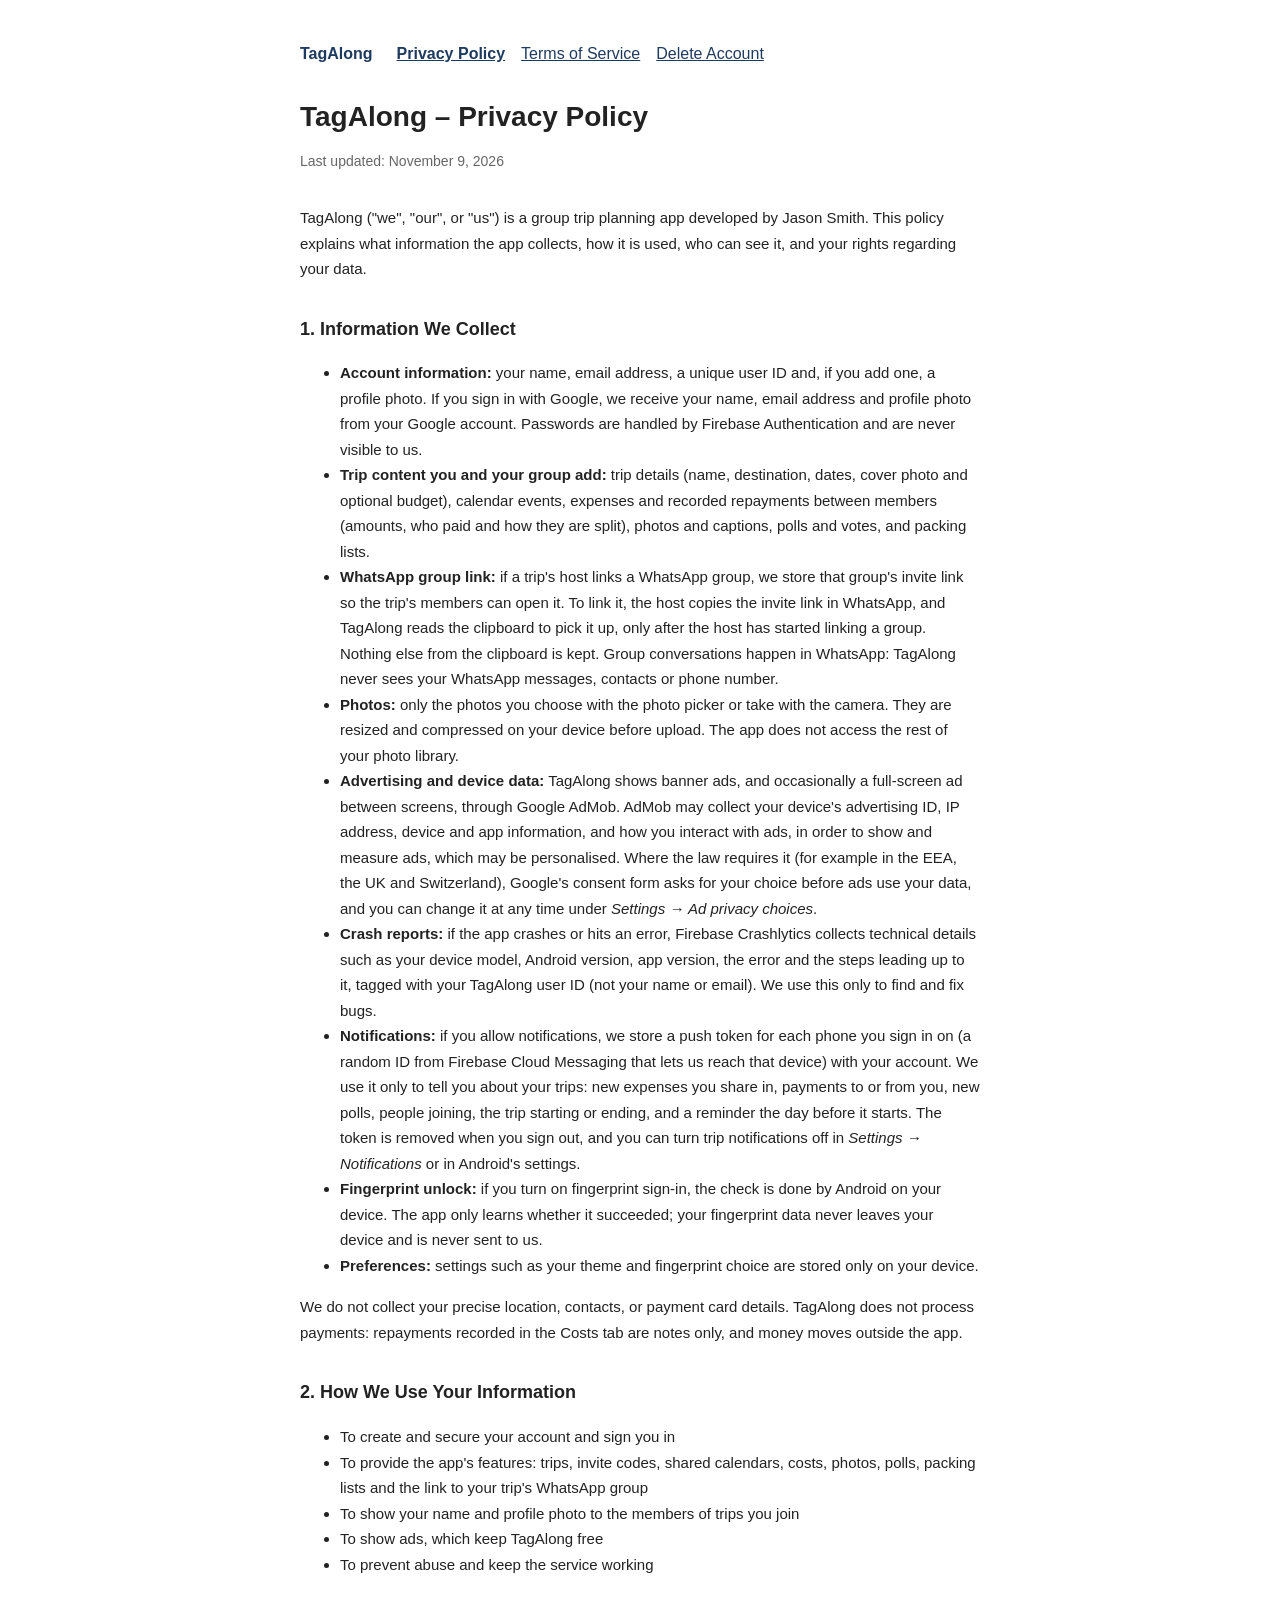
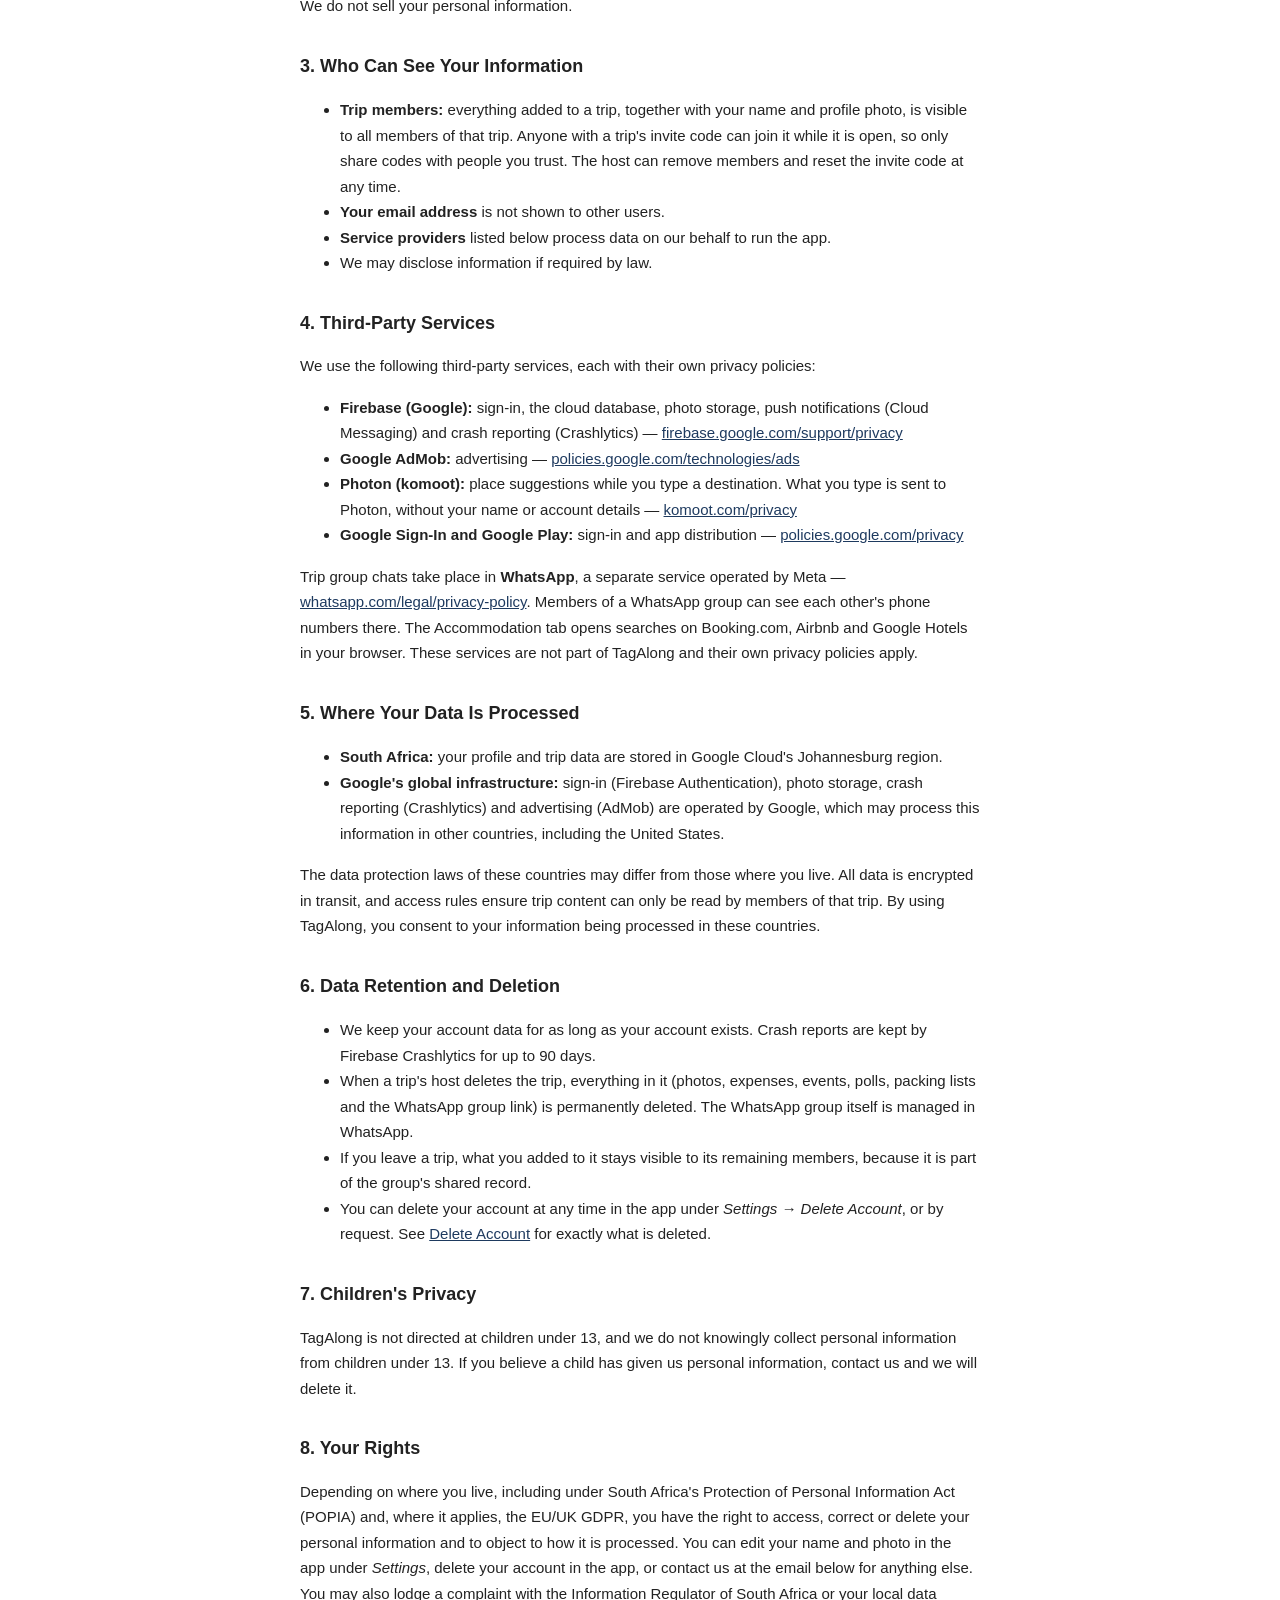
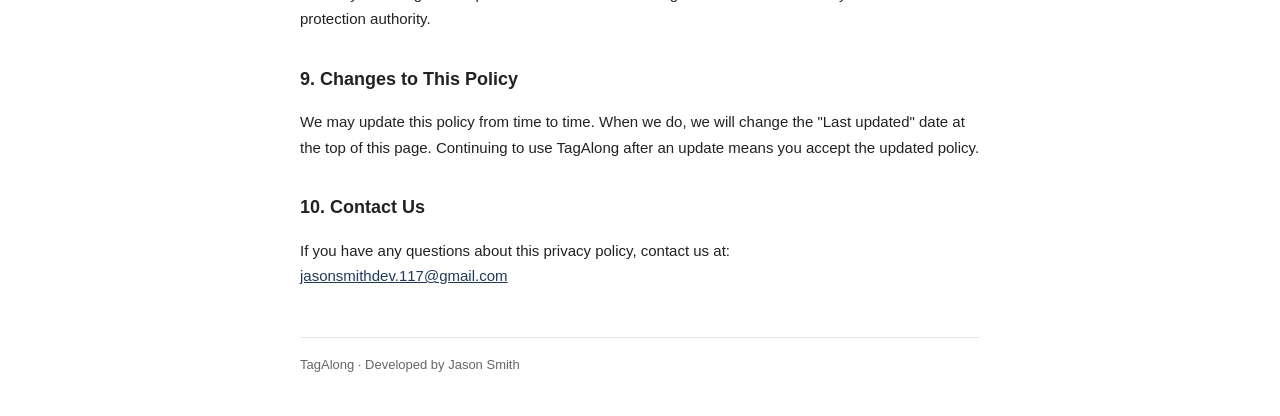
==== commit c701c6ad: "Privacy policy: Photon place search and full-screen ads Co-Authored-By: Claude Opus 5.5 <noreply@ant" ====
--- a/index.html
+++ b/index.html
@@ -15,7 +15,7 @@
   </nav>
 
   <h1>TagAlong – Privacy Policy</h1>
-  <p class="updated">Last updated: October 28, 2026</p>
+  <p class="updated">Last updated: November 9, 2026</p>
 
   <p>TagAlong ("we", "our", or "us") is a group trip planning app developed by Jason Smith. This policy explains what information the app collects, how it is used, who can see it, and your rights regarding your data.</p>
 
@@ -25,7 +25,7 @@
     <li><strong>Trip content you and your group add:</strong> trip details (name, destination, dates, cover photo and optional budget), calendar events, expenses and recorded repayments between members (amounts, who paid and how they are split), photos and captions, polls and votes, and packing lists.</li>
     <li><strong>WhatsApp group link:</strong> if a trip's host links a WhatsApp group, we store that group's invite link so the trip's members can open it. To link it, the host copies the invite link in WhatsApp, and TagAlong reads the clipboard to pick it up, only after the host has started linking a group. Nothing else from the clipboard is kept. Group conversations happen in WhatsApp: TagAlong never sees your WhatsApp messages, contacts or phone number.</li>
     <li><strong>Photos:</strong> only the photos you choose with the photo picker or take with the camera. They are resized and compressed on your device before upload. The app does not access the rest of your photo library.</li>
-    <li><strong>Advertising and device data:</strong> TagAlong shows banner ads through Google AdMob. AdMob may collect your device's advertising ID, IP address, device and app information, and how you interact with ads, in order to show and measure ads, which may be personalised. Where the law requires it (for example in the EEA, the UK and Switzerland), Google's consent form asks for your choice before ads use your data, and you can change it at any time under <em>Settings → Ad privacy choices</em>.</li>
+    <li><strong>Advertising and device data:</strong> TagAlong shows banner ads, and occasionally a full-screen ad between screens, through Google AdMob. AdMob may collect your device's advertising ID, IP address, device and app information, and how you interact with ads, in order to show and measure ads, which may be personalised. Where the law requires it (for example in the EEA, the UK and Switzerland), Google's consent form asks for your choice before ads use your data, and you can change it at any time under <em>Settings → Ad privacy choices</em>.</li>
     <li><strong>Crash reports:</strong> if the app crashes or hits an error, Firebase Crashlytics collects technical details such as your device model, Android version, app version, the error and the steps leading up to it, tagged with your TagAlong user ID (not your name or email). We use this only to find and fix bugs.</li>
     <li><strong>Notifications:</strong> if you allow notifications, we store a push token for each phone you sign in on (a random ID from Firebase Cloud Messaging that lets us reach that device) with your account. We use it only to tell you about your trips: new expenses you share in, payments to or from you, new polls, people joining, the trip starting or ending, and a reminder the day before it starts. The token is removed when you sign out, and you can turn trip notifications off in <em>Settings → Notifications</em> or in Android's settings.</li>
     <li><strong>Fingerprint unlock:</strong> if you turn on fingerprint sign-in, the check is done by Android on your device. The app only learns whether it succeeded; your fingerprint data never leaves your device and is never sent to us.</li>
@@ -56,6 +56,7 @@
   <ul>
     <li><strong>Firebase (Google):</strong> sign-in, the cloud database, photo storage, push notifications (Cloud Messaging) and crash reporting (Crashlytics) — <a href="https://firebase.google.com/support/privacy">firebase.google.com/support/privacy</a></li>
     <li><strong>Google AdMob:</strong> advertising — <a href="https://policies.google.com/technologies/ads">policies.google.com/technologies/ads</a></li>
+    <li><strong>Photon (komoot):</strong> place suggestions while you type a destination. What you type is sent to Photon, without your name or account details — <a href="https://www.komoot.com/privacy">komoot.com/privacy</a></li>
     <li><strong>Google Sign-In and Google Play:</strong> sign-in and app distribution — <a href="https://policies.google.com/privacy">policies.google.com/privacy</a></li>
   </ul>
   <p>Trip group chats take place in <strong>WhatsApp</strong>, a separate service operated by Meta — <a href="https://www.whatsapp.com/legal/privacy-policy">whatsapp.com/legal/privacy-policy</a>. Members of a WhatsApp group can see each other's phone numbers there. The Accommodation tab opens searches on Booking.com, Airbnb and Google Hotels in your browser. These services are not part of TagAlong and their own privacy policies apply.</p>
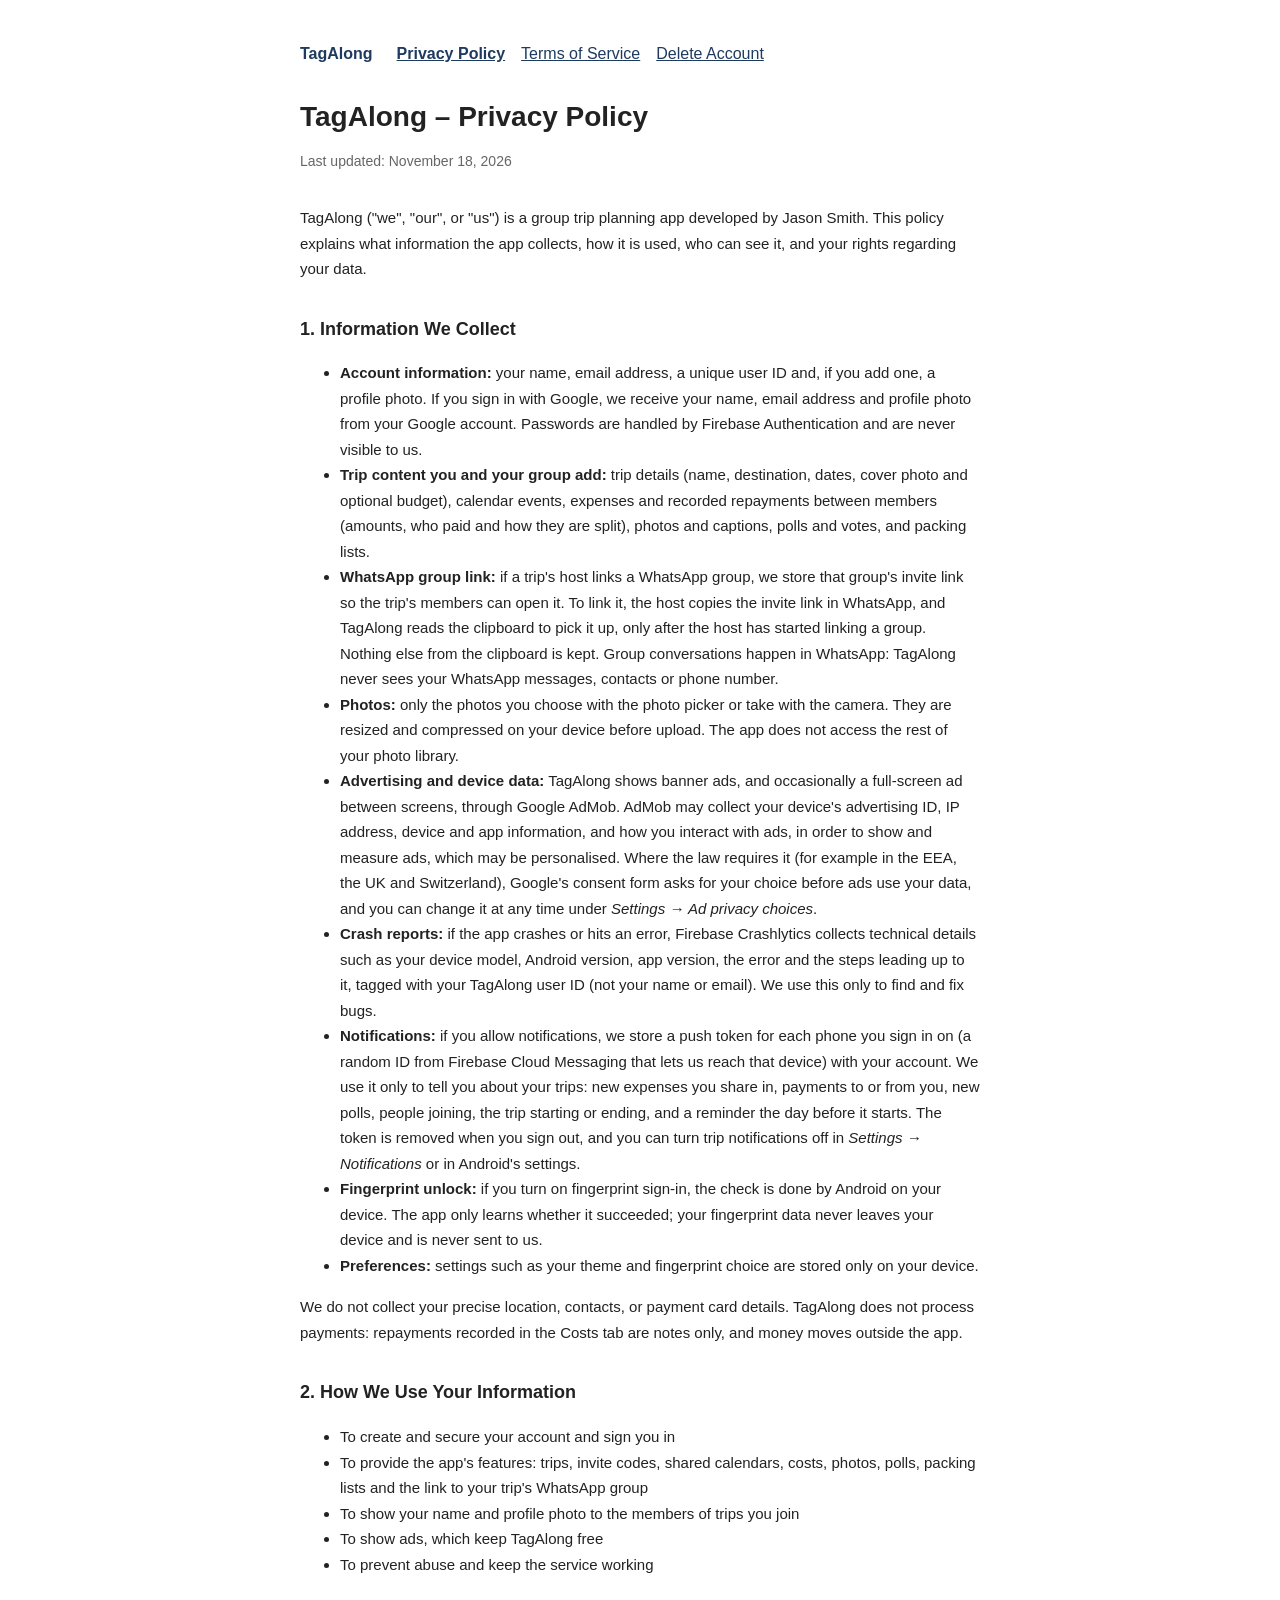
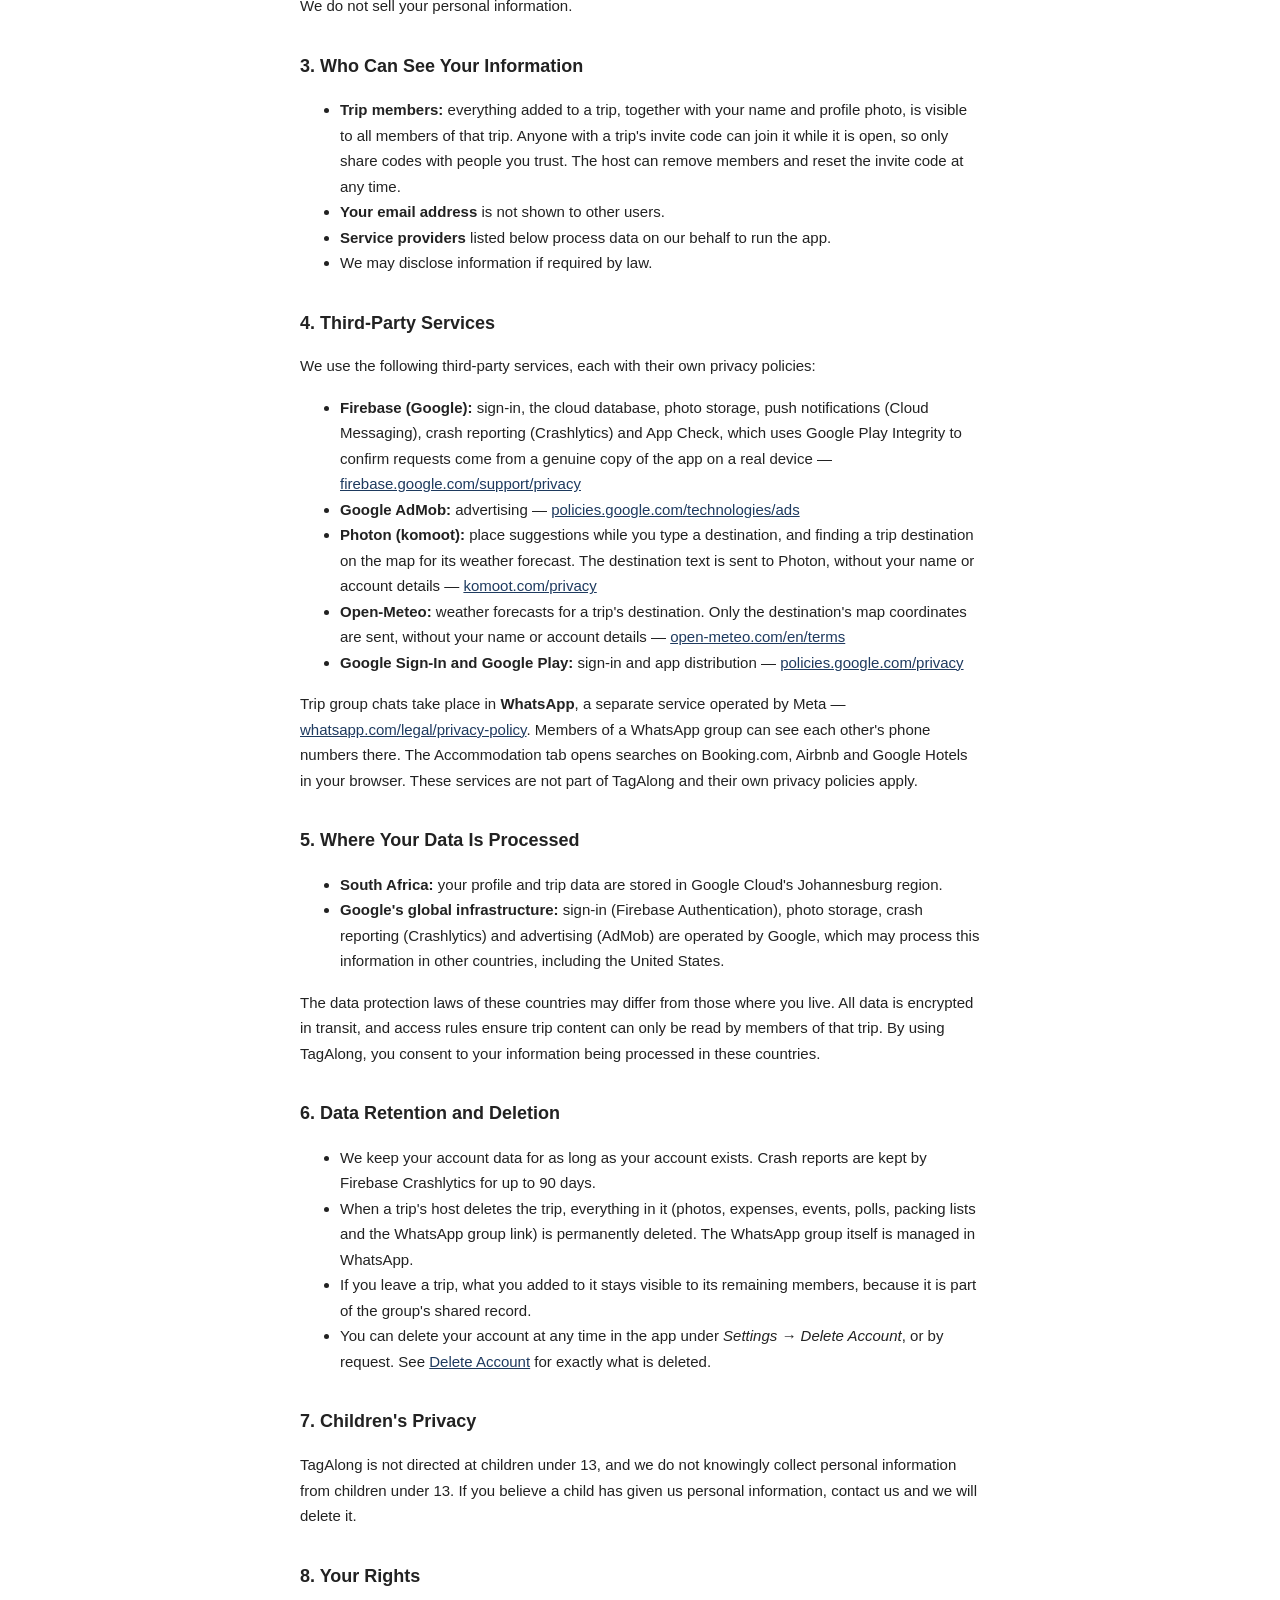
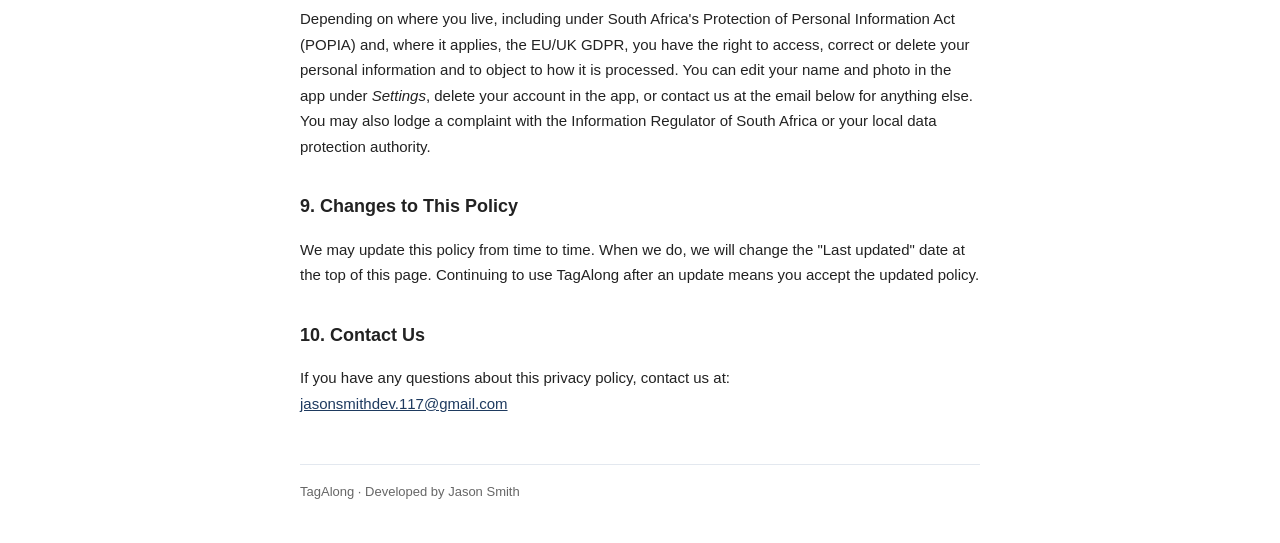
==== commit 7701cc25: "Privacy policy: Open-Meteo weather and Firebase App Check Co-Authored-By: Claude Opus 5.5 <noreply@a" ====
--- a/index.html
+++ b/index.html
@@ -15,7 +15,7 @@
   </nav>
 
   <h1>TagAlong – Privacy Policy</h1>
-  <p class="updated">Last updated: November 9, 2026</p>
+  <p class="updated">Last updated: November 18, 2026</p>
 
   <p>TagAlong ("we", "our", or "us") is a group trip planning app developed by Jason Smith. This policy explains what information the app collects, how it is used, who can see it, and your rights regarding your data.</p>
 
@@ -54,9 +54,10 @@
   <h2>4. Third-Party Services</h2>
   <p>We use the following third-party services, each with their own privacy policies:</p>
   <ul>
-    <li><strong>Firebase (Google):</strong> sign-in, the cloud database, photo storage, push notifications (Cloud Messaging) and crash reporting (Crashlytics) — <a href="https://firebase.google.com/support/privacy">firebase.google.com/support/privacy</a></li>
+    <li><strong>Firebase (Google):</strong> sign-in, the cloud database, photo storage, push notifications (Cloud Messaging), crash reporting (Crashlytics) and App Check, which uses Google Play Integrity to confirm requests come from a genuine copy of the app on a real device — <a href="https://firebase.google.com/support/privacy">firebase.google.com/support/privacy</a></li>
     <li><strong>Google AdMob:</strong> advertising — <a href="https://policies.google.com/technologies/ads">policies.google.com/technologies/ads</a></li>
-    <li><strong>Photon (komoot):</strong> place suggestions while you type a destination. What you type is sent to Photon, without your name or account details — <a href="https://www.komoot.com/privacy">komoot.com/privacy</a></li>
+    <li><strong>Photon (komoot):</strong> place suggestions while you type a destination, and finding a trip destination on the map for its weather forecast. The destination text is sent to Photon, without your name or account details — <a href="https://www.komoot.com/privacy">komoot.com/privacy</a></li>
+    <li><strong>Open-Meteo:</strong> weather forecasts for a trip's destination. Only the destination's map coordinates are sent, without your name or account details — <a href="https://open-meteo.com/en/terms">open-meteo.com/en/terms</a></li>
     <li><strong>Google Sign-In and Google Play:</strong> sign-in and app distribution — <a href="https://policies.google.com/privacy">policies.google.com/privacy</a></li>
   </ul>
   <p>Trip group chats take place in <strong>WhatsApp</strong>, a separate service operated by Meta — <a href="https://www.whatsapp.com/legal/privacy-policy">whatsapp.com/legal/privacy-policy</a>. Members of a WhatsApp group can see each other's phone numbers there. The Accommodation tab opens searches on Booking.com, Airbnb and Google Hotels in your browser. These services are not part of TagAlong and their own privacy policies apply.</p>
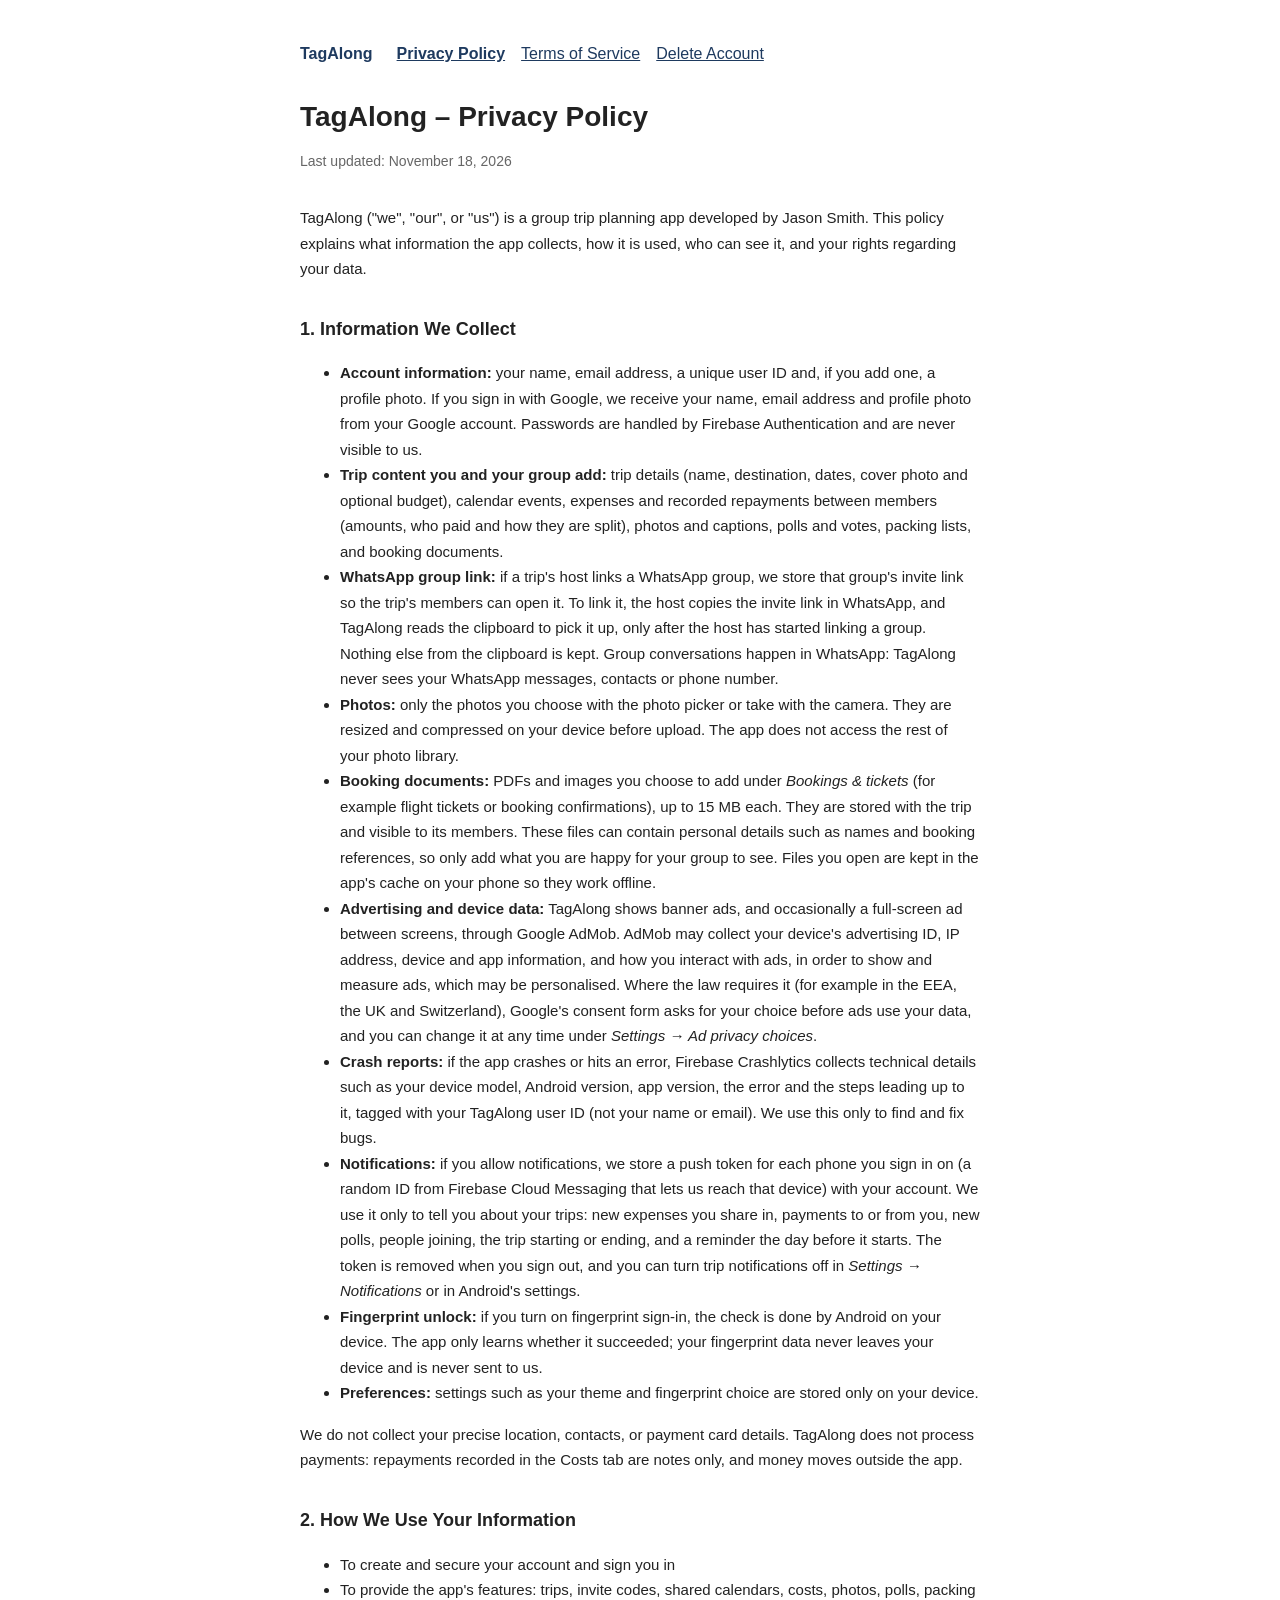
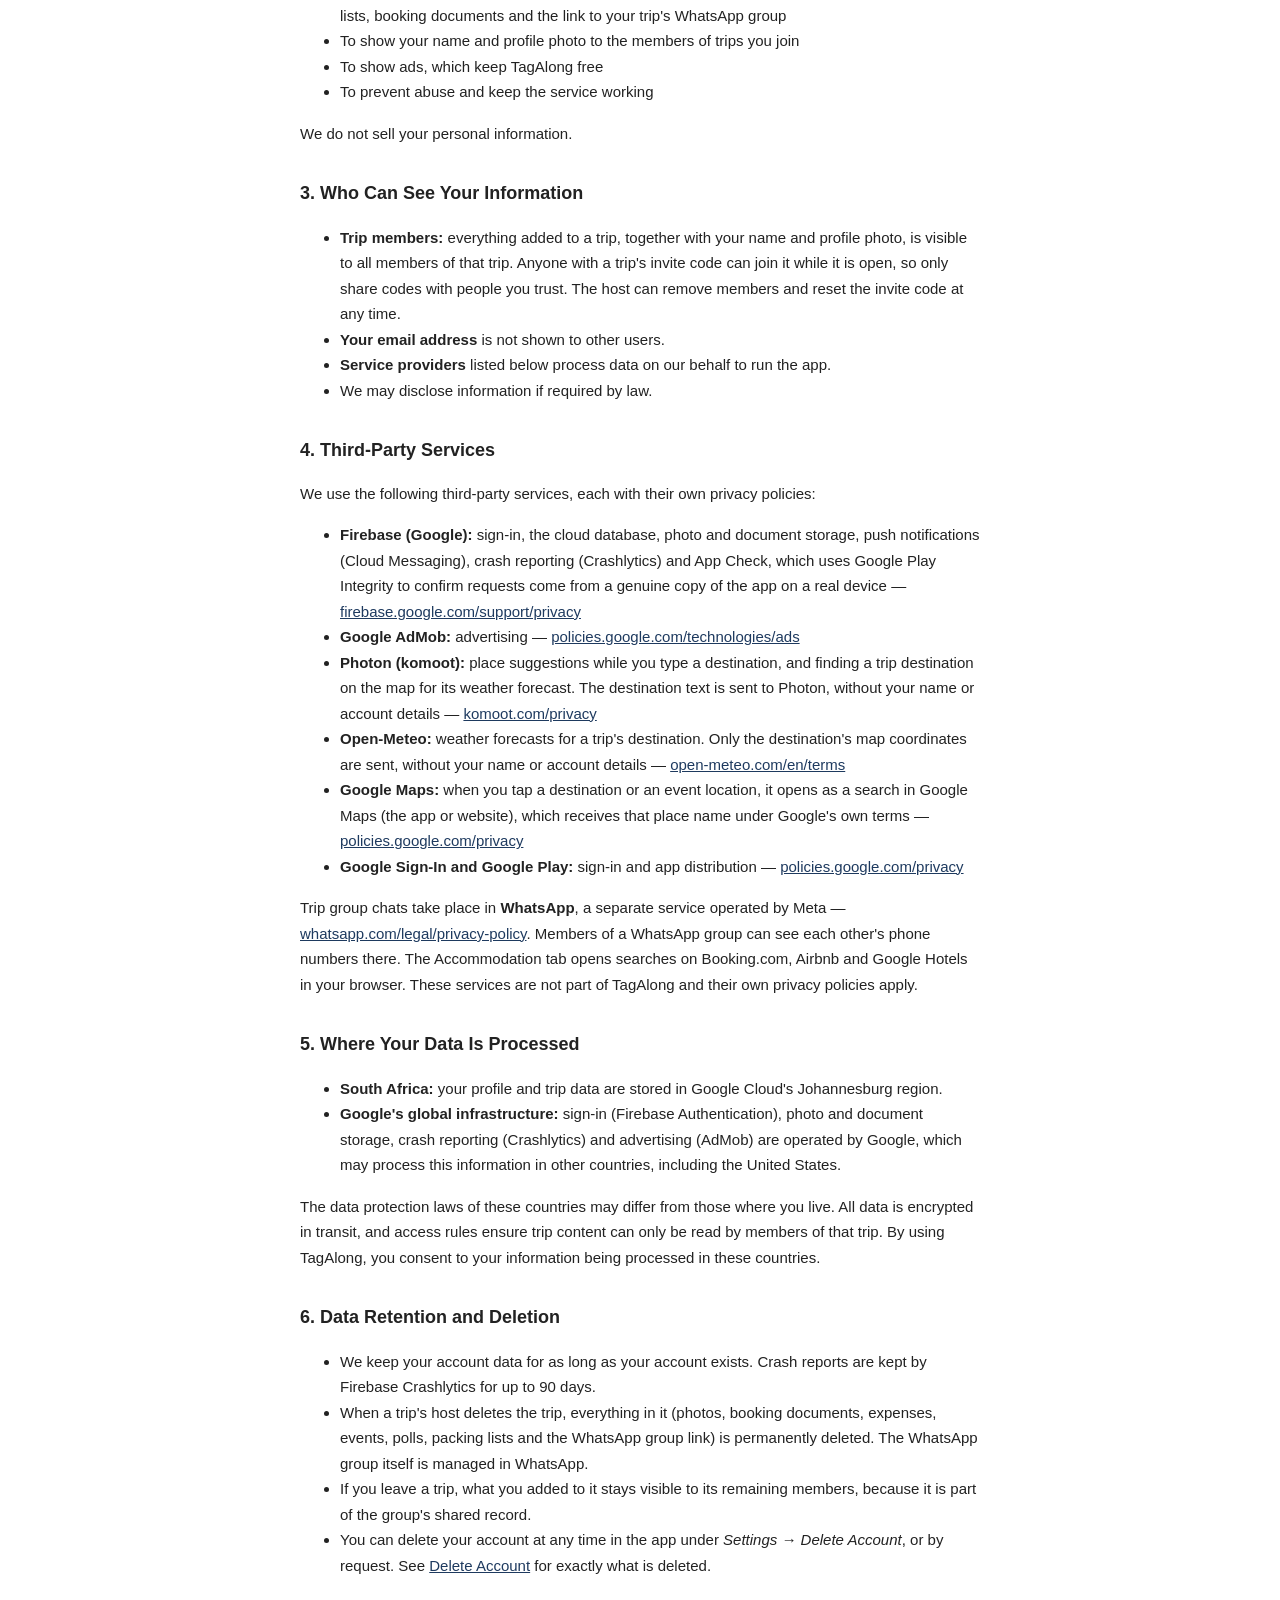
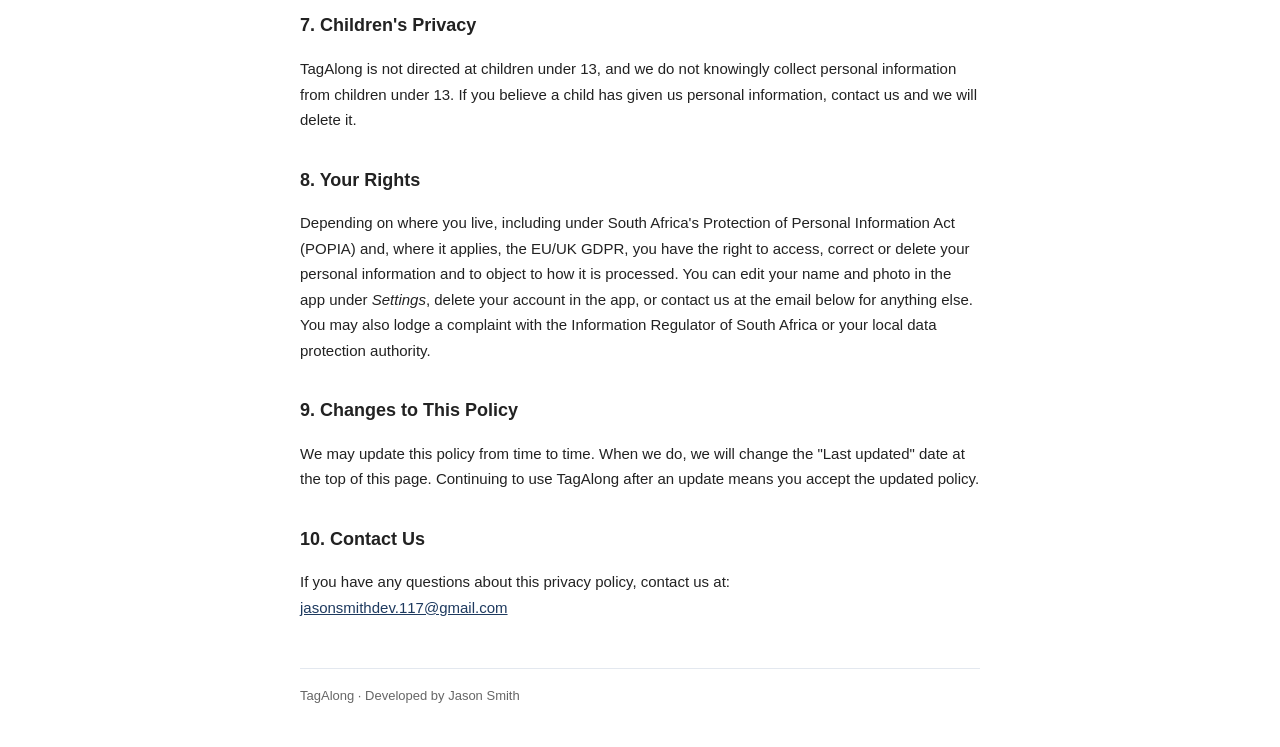
==== commit 5f4b20f9: "Privacy policy: booking documents and Google Maps Co-Authored-By: Claude Opus 5.5 <noreply@anthropic" ====
--- a/index.html
+++ b/index.html
@@ -22,9 +22,10 @@
   <h2>1. Information We Collect</h2>
   <ul>
     <li><strong>Account information:</strong> your name, email address, a unique user ID and, if you add one, a profile photo. If you sign in with Google, we receive your name, email address and profile photo from your Google account. Passwords are handled by Firebase Authentication and are never visible to us.</li>
-    <li><strong>Trip content you and your group add:</strong> trip details (name, destination, dates, cover photo and optional budget), calendar events, expenses and recorded repayments between members (amounts, who paid and how they are split), photos and captions, polls and votes, and packing lists.</li>
+    <li><strong>Trip content you and your group add:</strong> trip details (name, destination, dates, cover photo and optional budget), calendar events, expenses and recorded repayments between members (amounts, who paid and how they are split), photos and captions, polls and votes, packing lists, and booking documents.</li>
     <li><strong>WhatsApp group link:</strong> if a trip's host links a WhatsApp group, we store that group's invite link so the trip's members can open it. To link it, the host copies the invite link in WhatsApp, and TagAlong reads the clipboard to pick it up, only after the host has started linking a group. Nothing else from the clipboard is kept. Group conversations happen in WhatsApp: TagAlong never sees your WhatsApp messages, contacts or phone number.</li>
     <li><strong>Photos:</strong> only the photos you choose with the photo picker or take with the camera. They are resized and compressed on your device before upload. The app does not access the rest of your photo library.</li>
+    <li><strong>Booking documents:</strong> PDFs and images you choose to add under <em>Bookings &amp; tickets</em> (for example flight tickets or booking confirmations), up to 15 MB each. They are stored with the trip and visible to its members. These files can contain personal details such as names and booking references, so only add what you are happy for your group to see. Files you open are kept in the app's cache on your phone so they work offline.</li>
     <li><strong>Advertising and device data:</strong> TagAlong shows banner ads, and occasionally a full-screen ad between screens, through Google AdMob. AdMob may collect your device's advertising ID, IP address, device and app information, and how you interact with ads, in order to show and measure ads, which may be personalised. Where the law requires it (for example in the EEA, the UK and Switzerland), Google's consent form asks for your choice before ads use your data, and you can change it at any time under <em>Settings → Ad privacy choices</em>.</li>
     <li><strong>Crash reports:</strong> if the app crashes or hits an error, Firebase Crashlytics collects technical details such as your device model, Android version, app version, the error and the steps leading up to it, tagged with your TagAlong user ID (not your name or email). We use this only to find and fix bugs.</li>
     <li><strong>Notifications:</strong> if you allow notifications, we store a push token for each phone you sign in on (a random ID from Firebase Cloud Messaging that lets us reach that device) with your account. We use it only to tell you about your trips: new expenses you share in, payments to or from you, new polls, people joining, the trip starting or ending, and a reminder the day before it starts. The token is removed when you sign out, and you can turn trip notifications off in <em>Settings → Notifications</em> or in Android's settings.</li>
@@ -36,7 +37,7 @@
   <h2>2. How We Use Your Information</h2>
   <ul>
     <li>To create and secure your account and sign you in</li>
-    <li>To provide the app's features: trips, invite codes, shared calendars, costs, photos, polls, packing lists and the link to your trip's WhatsApp group</li>
+    <li>To provide the app's features: trips, invite codes, shared calendars, costs, photos, polls, packing lists, booking documents and the link to your trip's WhatsApp group</li>
     <li>To show your name and profile photo to the members of trips you join</li>
     <li>To show ads, which keep TagAlong free</li>
     <li>To prevent abuse and keep the service working</li>
@@ -54,10 +55,11 @@
   <h2>4. Third-Party Services</h2>
   <p>We use the following third-party services, each with their own privacy policies:</p>
   <ul>
-    <li><strong>Firebase (Google):</strong> sign-in, the cloud database, photo storage, push notifications (Cloud Messaging), crash reporting (Crashlytics) and App Check, which uses Google Play Integrity to confirm requests come from a genuine copy of the app on a real device — <a href="https://firebase.google.com/support/privacy">firebase.google.com/support/privacy</a></li>
+    <li><strong>Firebase (Google):</strong> sign-in, the cloud database, photo and document storage, push notifications (Cloud Messaging), crash reporting (Crashlytics) and App Check, which uses Google Play Integrity to confirm requests come from a genuine copy of the app on a real device — <a href="https://firebase.google.com/support/privacy">firebase.google.com/support/privacy</a></li>
     <li><strong>Google AdMob:</strong> advertising — <a href="https://policies.google.com/technologies/ads">policies.google.com/technologies/ads</a></li>
     <li><strong>Photon (komoot):</strong> place suggestions while you type a destination, and finding a trip destination on the map for its weather forecast. The destination text is sent to Photon, without your name or account details — <a href="https://www.komoot.com/privacy">komoot.com/privacy</a></li>
     <li><strong>Open-Meteo:</strong> weather forecasts for a trip's destination. Only the destination's map coordinates are sent, without your name or account details — <a href="https://open-meteo.com/en/terms">open-meteo.com/en/terms</a></li>
+    <li><strong>Google Maps:</strong> when you tap a destination or an event location, it opens as a search in Google Maps (the app or website), which receives that place name under Google's own terms — <a href="https://policies.google.com/privacy">policies.google.com/privacy</a></li>
     <li><strong>Google Sign-In and Google Play:</strong> sign-in and app distribution — <a href="https://policies.google.com/privacy">policies.google.com/privacy</a></li>
   </ul>
   <p>Trip group chats take place in <strong>WhatsApp</strong>, a separate service operated by Meta — <a href="https://www.whatsapp.com/legal/privacy-policy">whatsapp.com/legal/privacy-policy</a>. Members of a WhatsApp group can see each other's phone numbers there. The Accommodation tab opens searches on Booking.com, Airbnb and Google Hotels in your browser. These services are not part of TagAlong and their own privacy policies apply.</p>
@@ -65,14 +67,14 @@
   <h2>5. Where Your Data Is Processed</h2>
   <ul>
     <li><strong>South Africa:</strong> your profile and trip data are stored in Google Cloud's Johannesburg region.</li>
-    <li><strong>Google's global infrastructure:</strong> sign-in (Firebase Authentication), photo storage, crash reporting (Crashlytics) and advertising (AdMob) are operated by Google, which may process this information in other countries, including the United States.</li>
+    <li><strong>Google's global infrastructure:</strong> sign-in (Firebase Authentication), photo and document storage, crash reporting (Crashlytics) and advertising (AdMob) are operated by Google, which may process this information in other countries, including the United States.</li>
   </ul>
   <p>The data protection laws of these countries may differ from those where you live. All data is encrypted in transit, and access rules ensure trip content can only be read by members of that trip. By using TagAlong, you consent to your information being processed in these countries.</p>
 
   <h2>6. Data Retention and Deletion</h2>
   <ul>
     <li>We keep your account data for as long as your account exists. Crash reports are kept by Firebase Crashlytics for up to 90 days.</li>
-    <li>When a trip's host deletes the trip, everything in it (photos, expenses, events, polls, packing lists and the WhatsApp group link) is permanently deleted. The WhatsApp group itself is managed in WhatsApp.</li>
+    <li>When a trip's host deletes the trip, everything in it (photos, booking documents, expenses, events, polls, packing lists and the WhatsApp group link) is permanently deleted. The WhatsApp group itself is managed in WhatsApp.</li>
     <li>If you leave a trip, what you added to it stays visible to its remaining members, because it is part of the group's shared record.</li>
     <li>You can delete your account at any time in the app under <em>Settings → Delete Account</em>, or by request. See <a href="delete-account.html">Delete Account</a> for exactly what is deleted.</li>
   </ul>
